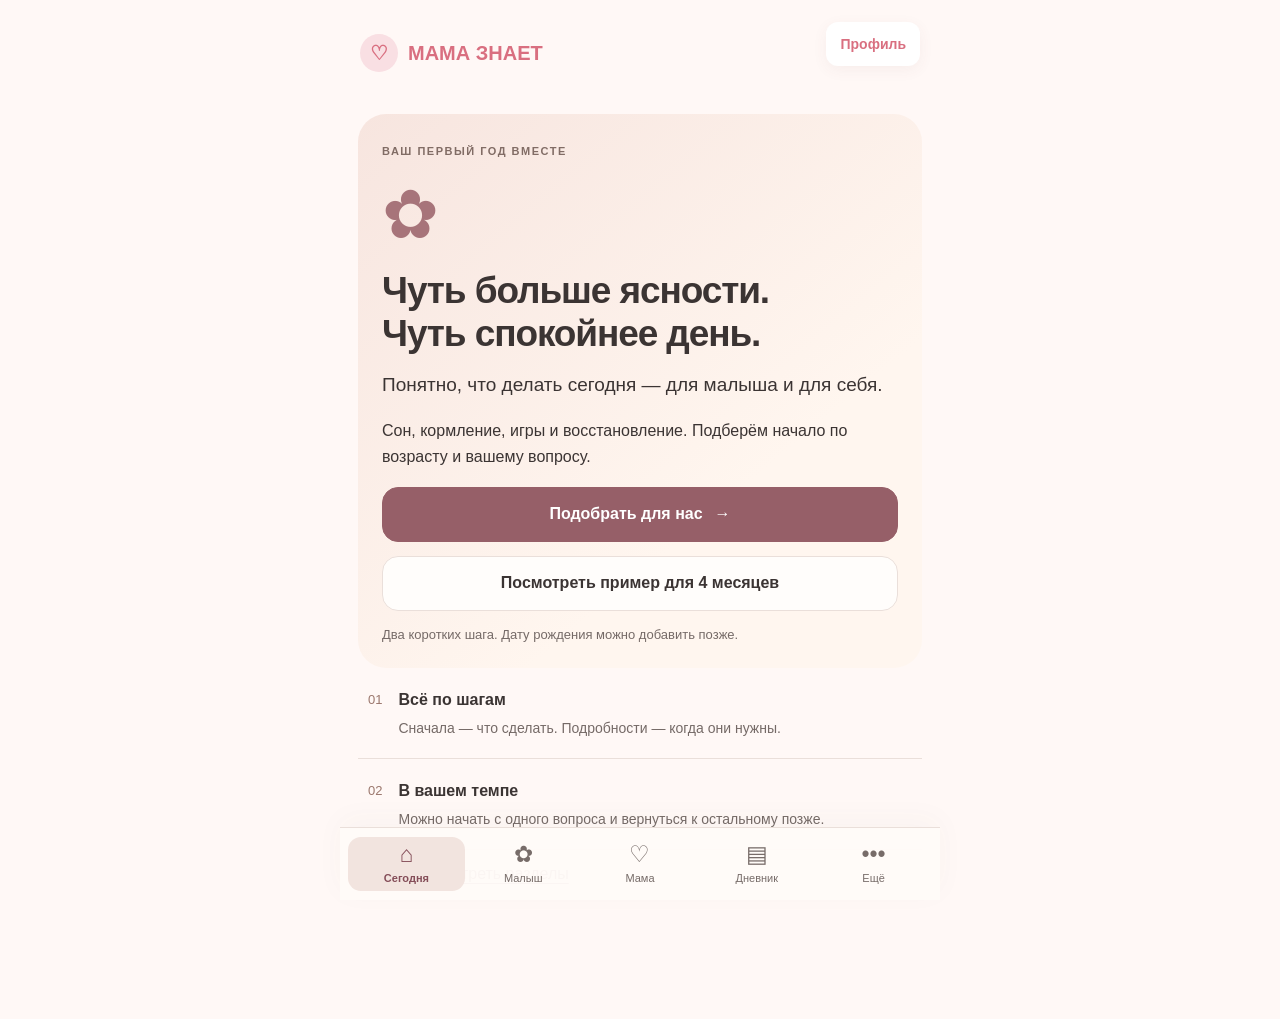
==== index.html @ 7f8fdaed "Make favorites actionable with article bookmarks, search and undo" ====
<!DOCTYPE html>
<html lang="ru">
<head>
    <meta charset="UTF-8">

    <meta name="viewport"
          content="width=device-width, initial-scale=1">

    <meta name="theme-color" content="#fff8f6">

    <title>МАМА ЗНАЕТ</title>

    <link rel="stylesheet" href="style.css?v=26">
    <link rel="stylesheet" href="complementary-calendar.css?v=2">
    <link rel="stylesheet" href="care-v2.css?v=1">
    <link rel="stylesheet" href="postpartum-v2.css?v=1">
    <link rel="stylesheet" href="cesarean-v2.css?v=1">
<link rel="stylesheet" href="breastfeeding-v2.css?v=1">
<link rel="stylesheet" href="sleep-development-v3.css?v=1">
<link rel="stylesheet" href="development-v4.css?v=1">
<link rel="stylesheet" href="vaccination-v2.css?v=1">
<link rel="stylesheet" href="exams-v2.css?v=1">
<link rel="stylesheet" href="growth-calendar.css?v=2">
<link rel="stylesheet" href="today-v1.css?v=1">
</head>

<body>

<div id="app" class="app">

    <!-- ШАПКА -->
    <header class="header">

        <div class="logo">
            <div class="logo-icon">♡</div>

            <div>
                МАМА ЗНАЕТ
            </div>
        </div>

        <button class="back-button" onclick="profile()" aria-label="Профиль малыша">
            Профиль
        </button>

    </header>


    <!-- ГЛАВНЫЙ ЭКРАН -->
    <main id="screen" aria-live="off"><p>Открываем «МАМА ЗНАЕТ»…</p><noscript>Для работы приложения включите JavaScript в браузере.</noscript></main>

</div>


<!-- МОДАЛЬНОЕ ОКНО -->

<div id="modal" class="hidden">

    <div class="modal">

        <button class="close"
                onclick="closeModal()">
            ×
        </button>

        <div id="modalBody"></div>

    </div>

</div>


<!-- TELEGRAM -->

<script src="https://telegram.org/js/telegram-web-app.js"></script>

<!-- НАША ЛОГИКА -->

<script src="complementary-v2.js?v=13"></script>
    <script src="health-v2.js?v=3"></script>
    <script src="app.js?v=45"></script>
<script src="development-v2.js?v=5"></script>
<script src="sleep-v2.js?v=4"></script>
  <script src="feeding-media-v2.js?v=2"></script>  
<script src="feeding-v2.js?v=8"></script>
<script src="complementary-calendar.js?v=2"></script>
<script src="care-v2.js?v=2"></script>
<script src="postpartum-v2.js?v=2"></script>
<script src="cesarean-v2.js?v=2"></script>
<script src="breastfeeding-v2.js?v=2"></script>
<script src="sleep-analyzer-v3.js?v=3"></script>
<script src="sleep-development-plus.js?v=2"></script>
<script src="development-v4-data.js?v=1"></script>
<script src="development-v4.js?v=2"></script>
<script src="vaccination-v2.js?v=1"></script>
<script src="exams-data.js?v=1"></script>
<script src="exams-v2.js?v=1"></script>
<script src="growth-data.js?v=1"></script>
<script src="growth-calendar.js?v=2"></script>
<script src="motor-exercises.js?v=2"></script>
<script src="today-v1.js?v=1"></script>
<script src="sleep-diary.js?v=2"></script>
<style>.journal-nap{display:grid;grid-template-columns:1fr 1fr;gap:12px;border:1px solid #e5d8d0;border-radius:16px;padding:15px;margin:15px 0}.journal-nap label{min-width:0}.journal-nap input,.journal-nap select{max-width:100%;min-width:0}.journal summary{cursor:pointer;font-weight:700;min-height:44px}.journal #journal-status{color:#506046}.journal #journal-errors{color:#962f3c}.journal .sd-box button{margin-right:8px;margin-top:8px}@media(max-width:360px){.journal-nap{grid-template-columns:1fr}}</style>
<script src="favorites-v2.js?v=1"></script>
<style>.fav-save{display:block!important;width:auto!important;font:inherit!important;font-size:14px!important;min-height:44px;margin:12px 0 18px!important;padding:10px 16px!important;border:1px solid #cfb7b8!important;border-radius:14px!important;background:#fff9f7!important;color:#804b56!important;cursor:pointer}.fav-save[aria-pressed=true]{background:#f0deda!important}.fav-card{display:flex;gap:8px;align-items:center;border:1px solid #eadfda;border-radius:18px;margin:12px 0;background:#fffdfb;padding:8px}.fav-open{flex:1;text-align:left;border:0;background:none;color:#3b3433;padding:12px;min-width:0}.fav-open small,.fav-open strong,.fav-open span{display:block}.fav-open small{font-size:12px;color:#776661;margin-bottom:7px}.fav-open strong{font-size:18px;line-height:1.4}.fav-open span{font-size:14px;margin-top:8px;color:#885963}.fav-remove{border:0;background:none;min-height:44px;color:#885963;padding:10px;font-size:13px!important}#fav-toast{position:fixed;bottom:100px;left:50%;transform:translateX(-50%);max-width:calc(100% - 32px);width:400px;background:#4e4241;color:white;padding:12px 16px;border-radius:14px;z-index:10000;font-size:14px;pointer-events:none}#fav-toast:empty{display:none}</style>
</body>
</html>
---- style.css ----
/* ================================
   МАМА ЗНАЕТ — STYLE.CSS
   ================================ */
:root {
    --bg: #fff8f6;
    --bg-soft: #fff1ed;
    --white: #ffffff;
    --pink: #e98f9d;
    --pink-dark: #d96f80;
    --pink-light: #f9dfe3;
    --peach: #f4b49f;
    --peach-light: #fde8df;
    --text: #403536;
    --text-light: #7c6e70;
    --border: #f1d9d7;
    --shadow: 0 8px 25px rgba(116, 70, 76, 0.08);
    --radius: 20px;
    --radius-small: 14px;
}
/* ================================
   RESET
   ================================ */
* {
    box-sizing: border-box;
    margin: 0;
    padding: 0;
}
html {
    scroll-behavior: smooth;
}
body {
    font-family:
        -apple-system,
        BlinkMacSystemFont,
        "Segoe UI",
        Roboto,
        Arial,
        sans-serif;
    background: var(--bg);
    color: var(--text);
    line-height: 1.5;
    min-height: 100vh;
    -webkit-font-smoothing: antialiased;
}
button,
input,
textarea,
select {
    font: inherit;
}
button {
    cursor: pointer;
}
/* ================================
   APP CONTAINER
   ================================ */
.app {
    width: 100%;
    max-width: 600px;
    min-height: 100vh;
    margin: 0 auto;
    padding: 0 16px 40px;
}
/* ================================
   HEADER
   ================================ */
.header {
    padding: 22px 4px 18px;
    display: flex;
    align-items: center;
    justify-content: space-between;
}
.logo {
    display: flex;
    align-items: center;
    gap: 10px;
    font-size: 20px;
    font-weight: 800;
    color: var(--pink-dark);
}
.logo-icon {
    width: 38px;
    height: 38px;
    display: flex;
    align-items: center;
    justify-content: center;
    background: var(--pink-light);
    border-radius: 50%;
    font-size: 20px;
}
/* ================================
   HERO
   ================================ */
.hero {
    position: relative;
    overflow: hidden;
    padding: 28px 22px;
    margin-bottom: 22px;
    border-radius: 28px;
    background:
        linear-gradient(
            135deg,
            #fff0ec 0%,
            #fde2e5 55%,
            #f9d8df 100%
        );
    box-shadow: var(--shadow);
}
.hero::after {
    content: "♡";
    position: absolute;
    right: 18px;
    bottom: -18px;
    font-size: 110px;
    color: rgba(255, 255, 255, 0.45);
}
.hero h1 {
    position: relative;
    z-index: 1;
    font-size: 31px;
    line-height: 1.15;
    margin-bottom: 10px;
    color: #49383a;
}
.hero p {
    position: relative;
    z-index: 1;
    max-width: 440px;
    font-size: 15px;
    color: var(--text-light);
}
/* ================================
   SECTION
   ================================ */
.section {
    margin-bottom: 25px;
}
.section-title {
    display: flex;
    align-items: center;
    justify-content: space-between;
    margin-bottom: 13px;
    font-size: 21px;
    font-weight: 800;
}
.section-subtitle {
    margin-top: -7px;
    margin-bottom: 14px;
    color: var(--text-light);
    font-size: 14px;
}
/* ================================
   CARDS GRID
   ================================ */
.cards {
    display: grid;
    grid-template-columns: repeat(2, 1fr);
    gap: 12px;
}
.card {
    position: relative;
    min-height: 150px;
    padding: 18px;
    display: flex;
    flex-direction: column;
    justify-content: space-between;
    border: 1px solid var(--border);
    border-radius: var(--radius);
    background: var(--white);
    box-shadow: var(--shadow);
    text-decoration: none;
    color: var(--text);
    transition:
        transform 0.2s ease,
        box-shadow 0.2s ease;
}
.card:hover {
    transform: translateY(-2px);
    box-shadow:
        0 12px 30px rgba(116, 70, 76, 0.12);
}
.card:active {
    transform: scale(0.98);
}
.card-icon {
    width: 48px;
    height: 48px;
    display: flex;
    align-items: center;
    justify-content: center;
    border-radius: 16px;
    background: var(--bg-soft);
    font-size: 25px;
    margin-bottom: 12px;
}
.card h3 {
    font-size: 16px;
    line-height: 1.25;
    margin-bottom: 5px;
}
.card p {
    font-size: 12px;
    line-height: 1.4;
    color: var(--text-light);
}
/* ================================
   LARGE CARD
   ================================ */
.card-large {
    grid-column: span 2;
    min-height: 120px;
    display: flex;
    flex-direction: row;
    align-items: center;
    gap: 15px;
}
.card-large .card-icon {
    flex-shrink: 0;
    margin-bottom: 0;
}
/* ================================
   MOM SECTION
   ================================ */
.mom-section {
    padding: 20px;
    border-radius: 23px;
    background:
        linear-gradient(
            135deg,
            #fff1eb,
            #ffe4e8
        );
    margin-bottom: 25px;
    box-shadow: var(--shadow);
}
.mom-section h2 {
    font-size: 21px;
    margin-bottom: 6px;
}
.mom-section p {
    font-size: 14px;
    color: var(--text-light);
    margin-bottom: 15px;
}
/* ================================
   BUTTONS
   ================================ */
.btn {
    width: 100%;
    min-height: 52px;
    padding: 13px 18px;
    border: none;
    border-radius: 16px;
    background: var(--pink);
    color: white;
    font-size: 15px;
    font-weight: 700;
    text-align: center;
    transition:
        background 0.2s ease,
        transform 0.2s ease;
}
.btn:hover {
    background: var(--pink-dark);
}
.btn:active {
    transform: scale(0.98);
}
.btn-secondary {
    background: var(--white);
    color: var(--pink-dark);
    border: 1px solid var(--pink-light);
}
.btn-secondary:hover {
    background: var(--bg-soft);
}
/* ================================
   BACK BUTTON
   ================================ */
.back-button {
    display: inline-flex;
    align-items: center;
    gap: 7px;
    margin-bottom: 18px;
    padding: 9px 13px;
    border: none;
    border-radius: 12px;
    background: var(--white);
    color: var(--pink-dark);
    font-size: 14px;
    font-weight: 600;
    box-shadow: 0 4px 15px rgba(116, 70, 76, 0.06);
}
/* ================================
   CONTENT PAGE
   ================================ */
.content-page {
    padding-bottom: 30px;
}
.content-page h1 {
    font-size: 27px;
    line-height: 1.2;
    margin-bottom: 10px;
}
.content-page h2 {
    font-size: 20px;
    margin-top: 25px;
    margin-bottom: 10px;
}
.content-page h3 {
    font-size: 17px;
    margin-top: 18px;
    margin-bottom: 7px;
}
.content-page p {
    font-size: 15px;
    color: var(--text-light);
    margin-bottom: 12px;
}
/* ================================
   INFO BOX
   ================================ */
.info-box {
    padding: 17px;
    margin: 15px 0;
    border-radius: 17px;
    background: var(--white);
    border-left: 4px solid var(--pink);
    box-shadow: var(--shadow);
}
.info-box strong {
    display: block;
    margin-bottom: 5px;
    color: var(--text);
}
/* ================================
   CHECKLIST
   ================================ */
.checklist {
    display: flex;
    flex-direction: column;
    gap: 10px;
    margin: 15px 0;
}
.check-item {
    display: flex;
    align-items: flex-start;
    gap: 10px;
    padding: 13px;
    background: var(--white);
    border: 1px solid var(--border);
    border-radius: 14px;
    font-size: 14px;
}
.check-item input {
    width: 20px;
    height: 20px;
    flex-shrink: 0;
    accent-color: var(--pink);
}
/* ================================
   BABY AGE BADGE
   ================================ */
.age-badge {
    display: inline-flex;
    align-items: center;
    padding: 7px 12px;
    margin-bottom: 12px;
    border-radius: 30px;
    background: var(--pink-light);
    color: var(--pink-dark);
    font-size: 13px;
    font-weight: 700;
}
/* ================================
   PROGRESS
   ================================ */
.progress {
    width: 100%;
    height: 9px;
    overflow: hidden;
    border-radius: 10px;
    background: #f4dddd;
    margin: 10px 0 15px;
}
.progress-bar {
    height: 100%;
    width: 50%;
    border-radius: inherit;
    background: var(--pink);
}
/* ================================
   FOOTER
   ================================ */
.footer {
    padding: 20px 5px 10px;
    text-align: center;
    color: var(--text-light);
    font-size: 12px;
}
.footer span {
    color: var(--pink-dark);
}
/* ================================
   MOBILE
   ================================ */
@media (max-width: 420px) {
    .app {
        padding-left: 13px;
        padding-right: 13px;
    }
    .hero {
        padding: 24px 18px;
        border-radius: 24px;
    }
    .hero h1 {
        font-size: 27px;
    }
    .hero p {
        font-size: 14px;
    }
    .cards {
        gap: 9px;
    }
    .card {
        min-height: 140px;
        padding: 15px;
    }
    .card-icon {
        width: 43px;
        height: 43px;
        font-size: 22px;
    }
    .card h3 {
        font-size: 15px;
    }
    .card p {
        font-size: 11px;
    }
    .section-title {
        font-size: 19px;
    }
}
/* ================================
   VERY SMALL PHONES
   ================================ */
@media (max-width: 350px) {
    .cards {
        grid-template-columns: 1fr;
    }
    .card-large {
        grid-column: span 1;
    }
    .hero h1 {
        font-size: 25px;
    }
}
/* ================================
   SAFE AREA FOR IPHONE
   ================================ */
@supports (padding: max(0px)) {
    .app {
        padding-bottom:
            max(40px, env(safe-area-inset-bottom));
    }
}
/* ================================
   ANIMATION
   ================================ */
@keyframes fadeIn {
    from {
        opacity: 0;
        transform: translateY(8px);
    }
    to {
        opacity: 1;
        transform: translateY(0);
    }
}
.hero,
.section,
.mom-section {
    animation: fadeIn 0.45s ease both;
}
/* ================================
   ACCESSIBILITY
   ================================ */
button:focus-visible,
a:focus-visible,
input:focus-visible {
    outline: 3px solid var(--pink-light);
    outline-offset: 2px;
} /* ================================
   MODAL WINDOW
   ================================ */

.hidden {
    display: none !important;
}

#modal {
    position: fixed;
    inset: 0;
    z-index: 9999;

    background: rgba(64, 53, 54, 0.35);

    padding:
        max(20px, env(safe-area-inset-top))
        14px
        max(20px, env(safe-area-inset-bottom));

    overflow-y: auto;
    -webkit-overflow-scrolling: touch;
}

#modal:not(.hidden) {
    display: flex;
    align-items: flex-start;
    justify-content: center;
}

.modal {
    position: relative;

    width: 100%;
    max-width: 560px;

    margin: 20px auto;

    padding: 25px 18px 30px;

    background: #fff8f6;

    border-radius: 24px;

    box-shadow:
        0 20px 60px rgba(64, 53, 54, 0.20);

    animation: modalOpen 0.25s ease;
}

.modal h2 {
    padding-right: 38px;
    margin-bottom: 12px;

    font-size: 25px;
    line-height: 1.2;

    color: var(--text);
}

.modal p {
    margin-bottom: 12px;

    font-size: 15px;
    line-height: 1.55;

    color: var(--text-light);
}

.close {
    position: absolute;

    top: 14px;
    right: 14px;

    width: 38px;
    height: 38px;

    display: flex;
    align-items: center;
    justify-content: center;

    border: none;
    border-radius: 50%;

    background: var(--pink-light);
    color: var(--pink-dark);

    font-size: 25px;
    line-height: 1;

    cursor: pointer;
}

.close:active {
    transform: scale(0.94);
}

@keyframes modalOpen {
    from {
        opacity: 0;
        transform: translateY(15px) scale(0.98);
    }

    to {
        opacity: 1;
        transform: translateY(0) scale(1);
    }
}
/* =========================================
   МАМА ЗНАЕТ 2.0 — ГЛАВНАЯ
   ========================================= */

.hero-new {
    padding-bottom: 22px;
}

.hero-new h1 {
    max-width: 430px;
}

/* КАРТОЧКА МАЛЫША */

.baby-home-card {
    position: relative;
    z-index: 2;

    display: flex;
    align-items: center;
    gap: 12px;

    margin-top: 20px;
    padding: 14px;

    background: rgba(255, 255, 255, 0.82);
    border: 1px solid rgba(255, 255, 255, 0.9);
    border-radius: 20px;

    box-shadow:
        0 8px 24px rgba(116, 70, 76, 0.08);

    backdrop-filter: blur(8px);
    -webkit-backdrop-filter: blur(8px);
}

.baby-home-icon {
    width: 48px;
    height: 48px;
    flex-shrink: 0;

    display: flex;
    align-items: center;
    justify-content: center;

    background: var(--pink-light);
    border-radius: 16px;

    font-size: 25px;
}

.baby-home-info {
    min-width: 0;
    flex: 1;

    display: flex;
    flex-direction: column;
}

.baby-home-label {
    margin-bottom: 2px;

    color: var(--text-light);
    font-size: 11px;
    font-weight: 600;

    text-transform: uppercase;
    letter-spacing: 0.5px;
}

.baby-home-info strong {
    color: var(--text);
    font-size: 16px;
    line-height: 1.3;
}

#homeBabyHint {
    margin-top: 3px;

    color: var(--text-light);
    font-size: 11px;
    line-height: 1.3;
}

.baby-home-button {
    width: 36px;
    height: 36px;
    flex-shrink: 0;

    display: flex;
    align-items: center;
    justify-content: center;

    border: none;
    border-radius: 50%;

    background: var(--pink-light);
    color: var(--pink-dark);

    font-size: 25px;
    line-height: 1;
}

.baby-home-button:active {
    transform: scale(0.94);
}


/* МАЛЕНЬКИЕ ЭКРАНЫ */

@media (max-width: 420px) {

    .baby-home-card {
        gap: 10px;
        padding: 12px;
    }

    .baby-home-icon {
        width: 44px;
        height: 44px;
        font-size: 22px;
    }

    .baby-home-info strong {
        font-size: 15px;
    }

    #homeBabyHint {
        font-size: 10px;
    }
}
/* =========================================
   СЕЙЧАС АКТУАЛЬНО
   ========================================= */

.today-section {
    margin-top: 26px;
    margin-bottom: 30px;
}

.section-heading {
    display: flex;
    align-items: flex-end;
    justify-content: space-between;
    gap: 12px;
    margin-bottom: 8px;
}

.section-kicker {
    display: block;
    margin-bottom: 4px;

    color: var(--pink-dark);
    font-size: 10px;
    font-weight: 700;
    letter-spacing: 0.8px;
}

.section-heading h2 {
    margin: 0;

    color: var(--text);
    font-size: 22px;
    line-height: 1.2;
}

.today-age {
    flex-shrink: 0;

    padding: 6px 10px;

    background: var(--pink-light);
    border-radius: 20px;

    color: var(--pink-dark);
    font-size: 11px;
    font-weight: 700;
}

.today-description {
    margin: 0 0 14px;

    color: var(--text-light);
    font-size: 13px;
    line-height: 1.4;
}


/* КАРТОЧКИ */

.today-cards {
    display: flex;
    flex-direction: column;
    gap: 10px;
}

.today-card {
    width: 100%;

    display: flex;
    align-items: center;
    gap: 12px;

    padding: 14px;

    border: 1px solid var(--border);
    border-radius: 18px;

    background: var(--white);

    box-shadow:
        0 6px 20px rgba(116, 70, 76, 0.06);

    text-align: left;
    font-family: inherit;

    cursor: pointer;
}

.today-card:active {
    transform: scale(0.985);
}

.today-card-icon {
    width: 44px;
    height: 44px;
    flex-shrink: 0;

    display: flex;
    align-items: center;
    justify-content: center;

    border-radius: 14px;

    background: var(--bg-soft);

    font-size: 22px;
}

.today-card-content {
    min-width: 0;
    flex: 1;

    display: flex;
    flex-direction: column;
    gap: 3px;
}

.today-card-content strong {
    color: var(--text);
    font-size: 15px;
}

.today-card-content small {
    color: var(--text-light);
    font-size: 12px;
    line-height: 1.3;
}

.today-card-arrow {
    flex-shrink: 0;

    color: var(--pink-dark);
    font-size: 25px;
    line-height: 1;
}
/* =========================================
   ЧТО НОВОГО У МАЛЫША НА ЭТОЙ НЕДЕЛЕ
   ========================================= */

.week-section {
    margin: 0 0 30px;
}

.week-card {
    position: relative;
    overflow: hidden;

    padding: 18px;

    background:
        linear-gradient(
            145deg,
            #fff7f4 0%,
            #fff0ed 100%
        );

    border: 1px solid var(--border);
    border-radius: 24px;

    box-shadow:
        0 8px 24px rgba(116, 70, 76, 0.07);
}

/* декоративное пятно */

.week-card::after {
    content: "";

    position: absolute;
    top: -45px;
    right: -45px;

    width: 120px;
    height: 120px;

    background: rgba(249, 223, 227, 0.65);
    border-radius: 50%;

    pointer-events: none;
}


/* ВЕРХ КАРТОЧКИ */

.week-card-top {
    position: relative;
    z-index: 1;

    display: flex;
    align-items: center;
    gap: 11px;
}

.week-icon {
    width: 44px;
    height: 44px;
    flex-shrink: 0;

    display: flex;
    align-items: center;
    justify-content: center;

    background: var(--white);
    border-radius: 14px;

    font-size: 21px;

    box-shadow:
        0 5px 15px rgba(116, 70, 76, 0.06);
}

.week-title {
    min-width: 0;
    flex: 1;
}

.week-title > span {
    display: block;

    margin-bottom: 3px;

    color: var(--pink-dark);

    font-size: 9px;
    font-weight: 700;
    letter-spacing: 0.8px;
}

.week-title h2 {
    margin: 0;

    color: var(--text);

    font-size: 18px;
    line-height: 1.2;
}

.week-age {
    position: relative;
    z-index: 1;

    flex-shrink: 0;

    padding: 6px 9px;

    background: rgba(255, 255, 255, 0.8);
    border-radius: 20px;

    color: var(--pink-dark);

    font-size: 11px;
    font-weight: 700;
}


/* ВВОДНЫЙ ТЕКСТ */

.week-intro {
    position: relative;
    z-index: 1;

    margin: 15px 0;

    color: var(--text-light);

    font-size: 13px;
    line-height: 1.5;
}


/* ПУНКТЫ НЕДЕЛИ */

.week-points {
    position: relative;
    z-index: 1;

    display: flex;
    flex-direction: column;
    gap: 9px;
}

.week-point {
    display: flex;
    align-items: flex-start;
    gap: 10px;

    padding: 12px;

    background: rgba(255, 255, 255, 0.72);
    border-radius: 16px;
}

.week-point > span {
    flex-shrink: 0;

    width: 30px;
    height: 30px;

    display: flex;
    align-items: center;
    justify-content: center;

    background: var(--bg-soft);
    border-radius: 10px;

    font-size: 15px;
}

.week-point > div {
    min-width: 0;
}

.week-point strong {
    display: block;

    margin-bottom: 2px;

    color: var(--text);
    font-size: 13px;
}

.week-point p {
    margin: 0;

    color: var(--text-light);

    font-size: 12px;
    line-height: 1.4;
}


/* МАЛЕНЬКИЕ ЭКРАНЫ */

@media (max-width: 420px) {

    .week-card {
        padding: 16px;
    }

    .week-title h2 {
        font-size: 17px;
    }

    .week-age {
        padding: 5px 8px;
        font-size: 10px;
    }
}
/* =========================================
   БЛИЖАЙШЕЕ ДЛЯ МАЛЫША
   ========================================= */

.next-section {
    margin: 0 0 32px;
}


/* СПИСОК СОБЫТИЙ */

.next-list {
    position: relative;

    display: flex;
    flex-direction: column;
    gap: 10px;
}


/* ВЕРТИКАЛЬНАЯ ЛИНИЯ */

.next-list::before {
    content: "";

    position: absolute;
    top: 24px;
    bottom: 24px;
    left: 22px;

    width: 2px;

    background:
        linear-gradient(
            to bottom,
            var(--pink-light),
            var(--peach-light)
        );

    border-radius: 10px;
}


/* ОДНО СОБЫТИЕ */

.next-item {
    position: relative;

    display: flex;
    align-items: center;
    gap: 12px;

    padding: 14px;

    background: var(--white);

    border: 1px solid var(--border);
    border-radius: 18px;

    box-shadow:
        0 6px 20px rgba(116, 70, 76, 0.055);
}


/* ИКОНКА */

.next-item-icon {
    position: relative;
    z-index: 2;

    width: 44px;
    height: 44px;

    flex-shrink: 0;

    display: flex;
    align-items: center;
    justify-content: center;

    background: var(--bg-soft);

    border: 4px solid var(--white);
    border-radius: 15px;

    font-size: 19px;

    box-shadow:
        0 3px 10px rgba(116, 70, 76, 0.06);
}


/* ТЕКСТ */

.next-item-content {
    min-width: 0;
    flex: 1;
}

.next-item-type {
    display: block;

    margin-bottom: 3px;

    color: var(--pink-dark);

    font-size: 9px;
    font-weight: 700;

    letter-spacing: 0.7px;
}

.next-item-content strong {
    display: block;

    color: var(--text);

    font-size: 14px;
    line-height: 1.3;
}

.next-item-content p {
    margin: 4px 0 0;

    color: var(--text-light);

    font-size: 11px;
    line-height: 1.4;
}


/* СТРЕЛКА */

.next-item-arrow {
    flex-shrink: 0;

    color: var(--pink-dark);

    font-size: 24px;
    line-height: 1;

    opacity: 0.75;
}


/* ЛЁГКИЙ АКЦЕНТ НА ПЕРВОМ СОБЫТИИ */

.next-item:first-child {
    background:
        linear-gradient(
            135deg,
            #ffffff 0%,
            #fff8f6 100%
        );

    border-color: #f0d2d3;
}


/* НАЖАТИЕ */

.next-item:active {
    transform: scale(0.985);
}


/* МАЛЕНЬКИЕ ЭКРАНЫ */

@media (max-width: 420px) {

    .next-item {
        gap: 10px;
        padding: 12px;
    }

    .next-item-icon {
        width: 42px;
        height: 42px;

        font-size: 18px;
    }

    .next-item-content strong {
        font-size: 13px;
    }

    .next-item-content p {
        font-size: 10px;
    }
}
/* =========================================================
   МАМА ЗНАЕТ V2.0
   РАЗВИТИЕ МАЛЫША 0–12 МЕСЯЦЕВ
   ========================================================= */

.dev-v2-page {
    padding: 8px 0 110px;
}

.dev-v2-top {
    display: flex;
    gap: 12px;
    align-items: flex-start;
    margin-bottom: 18px;
}

.dev-v2-top h1 {
    margin: 8px 0 5px;
    font-size: 29px;
    line-height: 1.08;
    letter-spacing: -0.5px;
}

.dev-v2-top p {
    margin: 0;
    color: var(--muted);
    font-size: 14px;
    line-height: 1.45;
}

.dev-v2-back {
    flex: 0 0 42px;
    width: 42px;
    height: 42px;
    border: 0;
    border-radius: 14px;
    background: #fff;
    box-shadow: 0 5px 18px rgba(74, 54, 54, 0.08);
    font-size: 22px;
    cursor: pointer;
}


/* ===== ТЕКУЩИЙ ВОЗРАСТ ===== */

.dev-v2-current-card {
    position: relative;
    overflow: hidden;
    margin: 18px 0 14px;
    padding: 20px;
    border-radius: 25px;
    background:
        linear-gradient(
            135deg,
            rgba(255, 232, 230, 0.96),
            rgba(255, 244, 235, 0.98)
        );
    border: 1px solid rgba(232, 164, 164, 0.24);
    box-shadow: 0 10px 30px rgba(110, 72, 72, 0.08);
}

.dev-v2-current-card::after {
    content: "🌱";
    position: absolute;
    right: -8px;
    top: -14px;
    font-size: 92px;
    opacity: 0.08;
    transform: rotate(12deg);
}

.dev-v2-current-label {
    display: block;
    margin-bottom: 8px;
    font-size: 11px;
    font-weight: 800;
    letter-spacing: 0.8px;
    text-transform: uppercase;
    color: #b27070;
}

.dev-v2-current-card strong {
    position: relative;
    z-index: 1;
    display: block;
    font-size: 21px;
    line-height: 1.25;
}

.dev-v2-current-card p {
    position: relative;
    z-index: 1;
    margin: 8px 0 15px;
    max-width: 420px;
    color: #755f5f;
    font-size: 14px;
    line-height: 1.5;
}

.dev-v2-current-card button {
    position: relative;
    z-index: 2;
    border: 0;
    border-radius: 14px;
    padding: 11px 15px;
    background: #fff;
    color: #5e4545;
    font-weight: 750;
    font-size: 13px;
    box-shadow: 0 4px 15px rgba(88, 55, 55, 0.08);
    cursor: pointer;
}


/* ===== ВАЖНОЕ ПОЯСНЕНИЕ ===== */

.dev-v2-note {
    display: flex;
    gap: 11px;
    align-items: flex-start;
    margin: 13px 0 22px;
    padding: 14px 15px;
    border-radius: 18px;
    background: rgba(255, 255, 255, 0.75);
    border: 1px solid rgba(120, 94, 94, 0.08);
}

.dev-v2-note > span {
    font-size: 20px;
}

.dev-v2-note p {
    margin: 0;
    color: #786969;
    font-size: 12.5px;
    line-height: 1.55;
}

.dev-v2-heading {
    margin: 6px 2px 13px;
    font-size: 18px;
    font-weight: 800;
}


/* ===== СЕТКА МЕСЯЦЕВ ===== */

.dev-v2-month-grid {
    display: grid;
    grid-template-columns: repeat(2, minmax(0, 1fr));
    gap: 11px;
}

.dev-v2-month-card {
    position: relative;
    min-height: 166px;
    padding: 16px 13px 14px;
    border: 1px solid rgba(109, 83, 83, 0.08);
    border-radius: 21px;
    background: rgba(255, 255, 255, 0.92);
    box-shadow: 0 7px 22px rgba(84, 58, 58, 0.055);
    text-align: left;
    color: inherit;
    cursor: pointer;
    overflow: hidden;
}

.dev-v2-month-card.active {
    border: 1.5px solid rgba(218, 142, 142, 0.65);
    background:
        linear-gradient(
            145deg,
            #fff,
            #fff3f1
        );
    box-shadow: 0 9px 25px rgba(181, 112, 112, 0.13);
}

.dev-v2-month-icon {
    display: flex;
    align-items: center;
    justify-content: center;
    width: 43px;
    height: 43px;
    margin-bottom: 11px;
    border-radius: 14px;
    background: #fff5f2;
    font-size: 22px;
}

.dev-v2-month-card strong {
    display: block;
    margin-bottom: 6px;
    font-size: 15px;
    line-height: 1.25;
}

.dev-v2-month-card > span:not(.dev-v2-month-icon):not(.dev-v2-you-are-here) {
    display: block;
    min-height: 36px;
    color: #847272;
    font-size: 11.5px;
    line-height: 1.4;
}

.dev-v2-month-card b {
    display: block;
    margin-top: 9px;
    color: #ba7777;
    font-size: 11px;
}

.dev-v2-you-are-here {
    position: absolute;
    top: 10px;
    right: 10px;
    padding: 4px 7px;
    border-radius: 8px;
    background: #f2cccc;
    color: #694949;
    font-size: 8px;
    font-weight: 900;
    letter-spacing: 0.6px;
}


/* ===== ОБЩЕЕ ПРЕДУПРЕЖДЕНИЕ ===== */

.dev-v2-safety {
    margin-top: 18px;
    padding: 17px;
    border-radius: 20px;
    background: #fff6f1;
    border: 1px solid rgba(215, 157, 123, 0.2);
}

.dev-v2-safety strong {
    display: block;
    margin-bottom: 6px;
    font-size: 14px;
}

.dev-v2-safety p {
    margin: 0;
    color: #775f56;
    font-size: 12.5px;
    line-height: 1.55;
}


/* =========================================================
   СТАТЬЯ ВОЗРАСТА
   ========================================================= */

.dev-v2-article {
    padding-bottom: 10px;
}

.dev-v2-article h2 {
    margin: 10px 0 4px;
    font-size: 25px;
    line-height: 1.15;
    letter-spacing: -0.3px;
}

.dev-v2-subtitle {
    margin: 0 0 16px;
    color: #9a7777;
    font-size: 14px;
    font-weight: 650;
}

.dev-v2-intro {
    margin: 14px 0;
    padding: 16px;
    border-radius: 19px;
    background: #fff8f6;
    color: #675656;
    font-size: 14px;
    line-height: 1.65;
}


/* ===== ВИЗУАЛЬНАЯ КАРТОЧКА ===== */

.dev-v2-visual {
    display: flex;
    align-items: center;
    gap: 14px;
    margin: 15px 0 18px;
    padding: 17px;
    border-radius: 22px;
    background:
        linear-gradient(
            135deg,
            #f8eeee,
            #fff6ed
        );
}

.dev-v2-visual-icon {
    display: flex;
    align-items: center;
    justify-content: center;
    flex: 0 0 67px;
    width: 67px;
    height: 67px;
    border-radius: 22px;
    background: rgba(255, 255, 255, 0.8);
    font-size: 34px;
    box-shadow: 0 5px 17px rgba(89, 59, 59, 0.06);
}

.dev-v2-visual > div:last-child > span {
    display: block;
    margin-bottom: 3px;
    color: #b27a7a;
    font-size: 9px;
    font-weight: 850;
    letter-spacing: 0.8px;
}

.dev-v2-visual strong {
    display: block;
    font-size: 17px;
}

.dev-v2-visual p {
    margin: 5px 0 0;
    color: #7b6868;
    font-size: 11.5px;
    line-height: 1.45;
}


/* ===== ИНФОРМАЦИОННЫЕ БЛОКИ ===== */

.dev-v2-block {
    margin: 13px 0;
    padding: 17px;
    border-radius: 21px;
    background: #fff;
    border: 1px solid rgba(98, 75, 75, 0.07);
    box-shadow: 0 6px 20px rgba(70, 49, 49, 0.045);
}

.dev-v2-block h3 {
    margin: 0 0 12px;
    font-size: 16px;
}

.dev-v2-list {
    display: flex;
    flex-direction: column;
    gap: 9px;
}

.dev-v2-list-item {
    display: flex;
    gap: 9px;
    align-items: flex-start;
    color: #675959;
    font-size: 13px;
    line-height: 1.45;
}

.dev-v2-list-icon {
    flex: 0 0 22px;
    display: flex;
    align-items: center;
    justify-content: center;
    width: 22px;
    height: 22px;
    border-radius: 8px;
    background: #fff1ef;
    color: #bb7777;
    font-size: 10px;
    font-weight: 800;
}


/* ===== ВИДЕО ===== */

.dev-v2-media-card {
    display: flex;
    gap: 13px;
    align-items: center;
    margin: 14px 0;
    padding: 13px;
    border-radius: 21px;
    background: #f5f0eb;
}

.dev-v2-media-preview {
    display: flex;
    flex: 0 0 85px;
    width: 85px;
    height: 78px;
    align-items: center;
    justify-content: center;
    border-radius: 17px;
    background:
        linear-gradient(
            145deg,
            #e9d6cf,
            #f8e9e3
        );
}

.dev-v2-media-preview span {
    display: flex;
    align-items: center;
    justify-content: center;
    width: 38px;
    height: 38px;
    padding-left: 2px;
    border-radius: 50%;
    background: #fff;
    box-shadow: 0 4px 12px rgba(75, 52, 52, 0.09);
    font-size: 14px;
}

.dev-v2-media-label {
    display: block;
    margin-bottom: 3px;
    color: #b17b70;
    font-size: 8.5px;
    font-weight: 850;
    letter-spacing: 0.7px;
}

.dev-v2-media-card strong {
    display: block;
    font-size: 13px;
    line-height: 1.3;
}

.dev-v2-media-card p {
    margin: 5px 0 0;
    color: #796d69;
    font-size: 10.5px;
    line-height: 1.4;
}


/* ===== ПОПРОБУЙТЕ СЕГОДНЯ ===== */

.dev-v2-today {
    position: relative;
    overflow: hidden;
    margin: 15px 0;
    padding: 18px;
    border-radius: 22px;
    background:
        linear-gradient(
            135deg,
            #f8dedd,
            #fdebe0
        );
}

.dev-v2-today::after {
    content: "♡";
    position: absolute;
    right: -5px;
    bottom: -28px;
    color: rgba(255, 255, 255, 0.42);
    font-size: 100px;
}

.dev-v2-today > span {
    position: relative;
    z-index: 1;
    color: #a96868;
    font-size: 9px;
    font-weight: 900;
    letter-spacing: 1px;
}

.dev-v2-today h3 {
    position: relative;
    z-index: 1;
    margin: 5px 0 7px;
    font-size: 17px;
}

.dev-v2-today p {
    position: relative;
    z-index: 1;
    margin: 0;
    color: #6f5757;
    font-size: 13px;
    line-height: 1.55;
}


/* ===== ЧЕК-ЛИСТ ===== */

.dev-v2-small {
    margin: -4px 0 12px;
    color: #9b8a8a;
    font-size: 10.5px;
}

.dev-v2-checklist {
    display: flex;
    flex-direction: column;
    gap: 8px;
}

.dev-v2-check {
    display: flex;
    align-items: flex-start;
    gap: 10px;
    padding: 11px;
    border-radius: 14px;
    background: #fff8f6;
    color: #625555;
    font-size: 12px;
    line-height: 1.4;
    cursor: pointer;
}

.dev-v2-check input {
    flex: 0 0 auto;
    width: 19px;
    height: 19px;
    margin: 0;
    accent-color: #d89494;
}

.dev-v2-check:has(input:checked) {
    opacity: 0.72;
    background: #f7f3ef;
}

.dev-v2-check:has(input:checked) span {
    text-decoration: line-through;
}


/* ===== КРАСНЫЕ ФЛАГИ ===== */

.dev-v2-warning {
    margin: 15px 0;
    padding: 16px;
    border-radius: 19px;
    background: #fff0ed;
    border: 1px solid rgba(196, 102, 90, 0.17);
}

.dev-v2-warning strong {
    display: block;
    margin-bottom: 7px;
    color: #9e554f;
    font-size: 13px;
}

.dev-v2-warning p {
    margin: 0;
    color: #745b58;
    font-size: 12px;
    line-height: 1.55;
}


/* ===== ДИСКЛЕЙМЕР ===== */

.dev-v2-info {
    margin: 15px 0;
    padding: 14px 15px;
    border-radius: 17px;
    background: #f5f4f1;
}

.dev-v2-info strong {
    display: block;
    margin-bottom: 4px;
    font-size: 11px;
}

.dev-v2-info p {
    margin: 0;
    color: #817a74;
    font-size: 10.5px;
    line-height: 1.5;
}


/* ===== КНОПКА ===== */

.dev-v2-close-button {
    width: 100%;
    margin-top: 6px;
    padding: 14px 16px;
    border: 0;
    border-radius: 17px;
    background:
        linear-gradient(
            135deg,
            #e7aaaa,
            #d99191
        );
    color: #fff;
    font-size: 14px;
    font-weight: 800;
    box-shadow: 0 7px 20px rgba(178, 111, 111, 0.18);
    cursor: pointer;
}


/* ===== МАЛЕНЬКИЕ ЭКРАНЫ ===== */

@media (max-width: 390px) {

    .dev-v2-month-grid {
        gap: 9px;
    }

    .dev-v2-month-card {
        min-height: 158px;
        padding: 14px 11px;
    }

    .dev-v2-month-card strong {
        font-size: 14px;
    }

    .dev-v2-media-preview {
        flex-basis: 72px;
        width: 72px;
    }

}


/* ===== АНИМАЦИЯ ===== */

@keyframes devV2FadeUp {

    from {
        opacity: 0;
        transform: translateY(8px);
    }

    to {
        opacity: 1;
        transform: translateY(0);
    }

}

.dev-v2-current-card,
.dev-v2-note,
.dev-v2-month-card,
.dev-v2-block,
.dev-v2-today,
.dev-v2-media-card {
    animation: devV2FadeUp 0.28s ease both;
}
/* =========================================================
   МАМА ЗНАЕТ V2.0 — СОН МАЛЫША
   ЧАСТЬ 1
========================================================= */

.sleep-v2-page {
    padding: 18px 16px 110px;
    animation: sleepV2FadeUp .35s ease;
}

.sleep-v2-top {
    display: flex;
    align-items: flex-start;
    gap: 14px;
    margin-bottom: 20px;
}

.sleep-v2-top h1 {
    margin: 8px 0 6px;
    font-size: 30px;
    line-height: 1.05;
}

.sleep-v2-top p {
    margin: 0;
    opacity: .7;
    line-height: 1.45;
}

.sleep-v2-back {
    width: 42px;
    height: 42px;
    min-width: 42px;
    border: 0;
    border-radius: 50%;
    background: rgba(255,255,255,.9);
    box-shadow: 0 5px 18px rgba(0,0,0,.07);
    font-size: 20px;
    cursor: pointer;
}


/* ===== ТЕКУЩИЙ ВОЗРАСТ ===== */

.sleep-v2-current {
    position: relative;
    overflow: hidden;
    padding: 20px;
    margin: 16px 0;
    border-radius: 24px;
    background:
        linear-gradient(
            135deg,
            #fff7fb,
            #f4f1ff
        );
    box-shadow: 0 8px 28px rgba(83,63,110,.08);
}

.sleep-v2-current-label {
    display: block;
    margin-bottom: 12px;
    font-size: 11px;
    font-weight: 800;
    letter-spacing: .08em;
    opacity: .55;
}

.sleep-v2-current-main {
    display: flex;
    align-items: center;
    gap: 13px;
}

.sleep-v2-current-main > span {
    display: grid;
    place-items: center;
    width: 54px;
    height: 54px;
    min-width: 54px;
    border-radius: 18px;
    background: rgba(255,255,255,.8);
    font-size: 28px;
}

.sleep-v2-current-main strong {
    display: block;
    font-size: 20px;
}

.sleep-v2-current-main p {
    margin: 3px 0 0;
    opacity: .68;
}

.sleep-v2-current > button {
    width: 100%;
    margin-top: 16px;
    padding: 13px 16px;
    border: 0;
    border-radius: 16px;
    background: rgba(255,255,255,.86);
    font-weight: 750;
    cursor: pointer;
}


/* ===== АНАЛИЗАТОР — HERO ===== */

.sleep-v2-analyzer-hero {
    width: 100%;
    display: grid;
    grid-template-columns: 56px 1fr auto;
    align-items: center;
    gap: 14px;
    text-align: left;
    padding: 18px;
    margin: 18px 0 28px;
    border: 0;
    border-radius: 24px;
    background:
        linear-gradient(
            135deg,
            #29243f,
            #5b4d7c
        );
    color: white;
    box-shadow: 0 12px 30px rgba(48,39,75,.18);
    cursor: pointer;
}

.sleep-v2-analyzer-hero-icon {
    display: grid;
    place-items: center;
    width: 56px;
    height: 56px;
    border-radius: 18px;
    background: rgba(255,255,255,.13);
    font-size: 26px;
}

.sleep-v2-analyzer-hero span {
    display: block;
    margin-bottom: 4px;
    font-size: 10px;
    font-weight: 800;
    letter-spacing: .08em;
    opacity: .65;
}

.sleep-v2-analyzer-hero strong {
    display: block;
    font-size: 19px;
}

.sleep-v2-analyzer-hero p {
    margin: 5px 0 0;
    font-size: 13px;
    line-height: 1.4;
    opacity: .78;
}

.sleep-v2-analyzer-hero > b {
    font-size: 22px;
}


/* ===== ЗАГОЛОВКИ ===== */

.sleep-v2-heading {
    margin: 27px 2px 14px;
    font-size: 21px;
}


/* ===== БЫСТРЫЕ ПРОБЛЕМЫ ===== */

.sleep-v2-quick-grid {
    display: grid;
    grid-template-columns: repeat(2, minmax(0, 1fr));
    gap: 10px;
}

.sleep-v2-quick-grid button {
    min-height: 132px;
    display: flex;
    flex-direction: column;
    align-items: flex-start;
    padding: 15px;
    text-align: left;
    border: 1px solid rgba(60,45,80,.06);
    border-radius: 20px;
    background: #fff;
    box-shadow: 0 5px 18px rgba(54,42,72,.055);
    cursor: pointer;
}

.sleep-v2-quick-grid button > span {
    font-size: 25px;
    margin-bottom: 11px;
}

.sleep-v2-quick-grid strong {
    font-size: 14px;
    line-height: 1.25;
}

.sleep-v2-quick-grid small {
    display: block;
    margin-top: 5px;
    font-size: 11px;
    line-height: 1.35;
    opacity: .58;
}


/* ===== ВОЗРАСТ ===== */

.sleep-v2-age-grid {
    display: grid;
    grid-template-columns: repeat(2, minmax(0, 1fr));
    gap: 10px;
}

.sleep-v2-age-card {
    position: relative;
    min-height: 156px;
    display: flex;
    flex-direction: column;
    align-items: flex-start;
    padding: 16px;
    text-align: left;
    border: 1px solid rgba(60,45,80,.06);
    border-radius: 21px;
    background: #fff;
    box-shadow: 0 5px 18px rgba(54,42,72,.05);
    cursor: pointer;
}

.sleep-v2-age-card.active {
    background:
        linear-gradient(
            145deg,
            #fff7fb,
            #f3efff
        );
    border-color: rgba(111,83,148,.17);
}

.sleep-v2-now {
    position: absolute;
    top: 10px;
    right: 10px;
    padding: 4px 7px;
    border-radius: 20px;
    background: rgba(96,72,128,.09);
    font-size: 8px;
    font-weight: 900;
    letter-spacing: .07em;
}

.sleep-v2-age-icon {
    font-size: 27px;
    margin-bottom: 10px;
}

.sleep-v2-age-card strong {
    font-size: 15px;
}

.sleep-v2-age-card small {
    margin: 5px 0 12px;
    line-height: 1.3;
    opacity: .6;
}

.sleep-v2-age-card b {
    margin-top: auto;
    font-size: 11px;
}


/* ===== БЕЗОПАСНЫЙ СОН ===== */

.sleep-v2-safety-card {
    display: flex;
    gap: 14px;
    padding: 19px;
    margin-top: 25px;
    border-radius: 23px;
    background: #f5f8ff;
}

.sleep-v2-safety-icon {
    display: grid;
    place-items: center;
    width: 50px;
    height: 50px;
    min-width: 50px;
    border-radius: 16px;
    background: #fff;
    font-size: 24px;
}

.sleep-v2-safety-label {
    display: block;
    font-size: 9px;
    font-weight: 850;
    letter-spacing: .08em;
    opacity: .55;
}

.sleep-v2-safety-card h3 {
    margin: 5px 0 6px;
}

.sleep-v2-safety-card p {
    margin: 0;
    font-size: 13px;
    line-height: 1.45;
    opacity: .72;
}

.sleep-v2-safety-card button {
    margin-top: 12px;
    padding: 0;
    border: 0;
    background: transparent;
    font-weight: 800;
    cursor: pointer;
}

.sleep-v2-note {
    display: flex;
    gap: 10px;
    padding: 15px;
    margin-top: 14px;
    border-radius: 18px;
    background: rgba(255,248,231,.75);
}

.sleep-v2-note p {
    margin: 0;
    font-size: 12px;
    line-height: 1.45;
}


/* ===== СТРАНИЦА ВОЗРАСТА ===== */

.sleep-v2-article h2,
.sleep-v2-analyzer h2,
.sleep-v2-result h2,
.sleep-v2-safety-page h2 {
    margin: 10px 0 7px;
    font-size: 27px;
    line-height: 1.1;
}

.sleep-v2-subtitle {
    margin: 0 0 17px;
    opacity: .62;
}

.sleep-v2-intro {
    padding: 17px;
    margin: 14px 0;
    border-radius: 19px;
    background: #faf8fc;
    line-height: 1.55;
}

.sleep-v2-info-grid {
    display: grid;
    grid-template-columns: 1fr 1fr;
    gap: 10px;
    margin: 15px 0;
}

.sleep-v2-info-grid > div {
    padding: 15px;
    border-radius: 18px;
    background: #fff8fb;
}

.sleep-v2-info-grid span {
    display: block;
    margin-bottom: 8px;
    font-size: 23px;
}

.sleep-v2-info-grid strong {
    display: block;
    font-size: 13px;
}

.sleep-v2-info-grid p {
    margin: 6px 0 0;
    font-size: 12px;
    line-height: 1.45;
    opacity: .7;
}

.sleep-v2-article-card {
    padding: 17px;
    margin: 12px 0;
    border: 1px solid rgba(60,45,80,.06);
    border-radius: 20px;
}

.sleep-v2-article-card h3 {
    margin: 0 0 12px;
    font-size: 16px;
}

.sleep-v2-list {
    display: grid;
    gap: 9px;
}

.sleep-v2-list-item {
    display: flex;
    gap: 9px;
    align-items: flex-start;
}

.sleep-v2-list-item > span {
    display: grid;
    place-items: center;
    width: 22px;
    height: 22px;
    min-width: 22px;
    border-radius: 50%;
    background: #f3edf9;
    font-size: 11px;
}

.sleep-v2-list-item p {
    margin: 1px 0 0;
    font-size: 13px;
    line-height: 1.45;
}

.sleep-v2-today {
    padding: 18px;
    margin: 15px 0;
    border-radius: 20px;
    background: #fff8e9;
}

.sleep-v2-today span {
    font-size: 9px;
    font-weight: 850;
    letter-spacing: .08em;
    opacity: .55;
}

.sleep-v2-today p {
    margin: 7px 0 0;
    line-height: 1.5;
}


/* ===== ВИЗУАЛЬНЫЙ ГИД ===== */

.sleep-v2-video-card {
    display: flex;
    gap: 13px;
    padding: 17px;
    margin: 15px 0;
    border-radius: 20px;
    background: #f7f4fb;
}

.sleep-v2-video-card > div {
    display: grid;
    place-items: center;
    width: 52px;
    height: 52px;
    min-width: 52px;
    border-radius: 50%;
    background: #fff;
    font-size: 18px;
}

.sleep-v2-video-card section span {
    display: block;
    font-size: 9px;
    font-weight: 850;
    letter-spacing: .08em;
    opacity: .55;
}

.sleep-v2-video-card section strong {
    display: block;
    margin-top: 3px;
}

.sleep-v2-video-card section p {
    margin: 5px 0 0;
    font-size: 12px;
    line-height: 1.4;
    opacity: .67;
}

.sleep-v2-close-button {
    width: 100%;
    padding: 14px;
    border: 0;
    border-radius: 16px;
    font-weight: 800;
    cursor: pointer;
}
/* =========================================================
   МАМА ЗНАЕТ V2.0 — АНАЛИЗАТОР СНА
   ЧАСТЬ 2
   ========================================================= */

.sleep-v2-analyzer,
.sleep-v2-result,
.sleep-v2-safety-page {
    padding-bottom: 20px;
}

.sleep-v2-analyzer-intro {
    margin: 0 0 16px;
    line-height: 1.5;
    opacity: .72;
}

.sleep-v2-analyzer-note {
    display: flex;
    align-items: flex-start;
    gap: 10px;
    padding: 14px;
    margin-bottom: 18px;
    border-radius: 18px;
    background: #fff8e9;
}

.sleep-v2-analyzer-note > span {
    font-size: 20px;
}

.sleep-v2-analyzer-note p {
    margin: 0;
    font-size: 12px;
    line-height: 1.45;
}


/* ===== КАРТОЧКИ ФОРМЫ ===== */

.sleep-v2-form-card {
    padding: 17px;
    margin: 12px 0;
    border: 1px solid rgba(60,45,80,.07);
    border-radius: 21px;
    background: #fff;
}

.sleep-v2-step {
    display: block;
    margin-bottom: 5px;
    font-size: 9px;
    font-weight: 900;
    letter-spacing: .09em;
    opacity: .45;
}

.sleep-v2-form-card h3 {
    margin: 0 0 14px;
    font-size: 17px;
}

.sleep-v2-field {
    display: block;
    margin-top: 12px;
}

.sleep-v2-field > span,
.sleep-v2-nap-row label > span {
    display: block;
    margin-bottom: 6px;
    font-size: 11px;
    font-weight: 750;
    opacity: .65;
}

.sleep-v2-field input,
.sleep-v2-field select,
.sleep-v2-nap-row input {
    width: 100%;
    box-sizing: border-box;
    padding: 12px;
    border: 1px solid rgba(60,45,80,.12);
    border-radius: 14px;
    background: #faf9fb;
    font: inherit;
    font-size: 15px;
    outline: none;
}

.sleep-v2-field input:focus,
.sleep-v2-field select:focus,
.sleep-v2-nap-row input:focus {
    border-color: rgba(100,75,135,.35);
    background: #fff;
}

.sleep-v2-field-help {
    margin: -4px 0 13px;
    font-size: 11px;
    line-height: 1.45;
    opacity: .58;
}


/* ===== ДНЕВНЫЕ СНЫ ===== */

.sleep-v2-nap-row {
    display: grid;
    grid-template-columns: 28px 1fr 18px 1fr;
    align-items: end;
    gap: 7px;
    margin: 10px 0;
}

.sleep-v2-nap-number {
    display: grid;
    place-items: center;
    width: 27px;
    height: 42px;
    border-radius: 10px;
    background: #f5f1f8;
    font-size: 11px;
    font-weight: 850;
}

.sleep-v2-nap-arrow {
    padding-bottom: 12px;
    text-align: center;
    opacity: .4;
}


/* ===== ВЫБОР ПРОБЛЕМЫ ===== */

.sleep-v2-problems {
    display: grid;
    grid-template-columns: 1fr 1fr;
    gap: 8px;
}

.sleep-v2-problem {
    min-height: 96px;
    padding: 12px;
    text-align: left;
    border: 1px solid rgba(60,45,80,.08);
    border-radius: 16px;
    background: #faf9fb;
    cursor: pointer;
}

.sleep-v2-problem > span {
    display: block;
    margin-bottom: 7px;
    font-size: 21px;
}

.sleep-v2-problem strong {
    display: block;
    font-size: 12px;
    line-height: 1.3;
}

.sleep-v2-problem.active {
    border-color: rgba(105,78,140,.35);
    background: #f4eef9;
    box-shadow: inset 0 0 0 1px rgba(105,78,140,.08);
}


/* ===== ВАЛИДАЦИЯ ===== */

.sleep-v2-validation:not(:empty) {
    padding: 14px;
    margin: 12px 0;
    border-radius: 17px;
    background: #fff0ef;
}

.sleep-v2-validation strong {
    display: block;
    margin-bottom: 5px;
}

.sleep-v2-validation p {
    margin: 3px 0;
    font-size: 12px;
}


/* ===== КНОПКИ ===== */

.sleep-v2-analyze-button {
    width: 100%;
    padding: 15px 17px;
    margin-top: 14px;
    border: 0;
    border-radius: 17px;
    background:
        linear-gradient(
            135deg,
            #38304d,
            #65547f
        );
    color: #fff;
    font-weight: 850;
    font-size: 14px;
    cursor: pointer;
}

.sleep-v2-clear-button {
    width: 100%;
    padding: 13px;
    margin-top: 8px;
    border: 0;
    border-radius: 15px;
    background: #f6f4f7;
    font-weight: 750;
    cursor: pointer;
}

.sleep-v2-privacy {
    margin-top: 12px;
    text-align: center;
    font-size: 10px;
    line-height: 1.4;
    opacity: .5;
}


/* =========================================================
   РЕЗУЛЬТАТ АНАЛИЗА
   ========================================================= */

.sleep-v2-result-age {
    display: flex;
    align-items: center;
    gap: 12px;
    padding: 15px;
    margin: 15px 0;
    border-radius: 19px;
    background: #f7f4fb;
}

.sleep-v2-result-age > span {
    display: grid;
    place-items: center;
    width: 48px;
    height: 48px;
    min-width: 48px;
    border-radius: 15px;
    background: #fff;
    font-size: 24px;
}

.sleep-v2-result-age small {
    display: block;
    font-size: 8px;
    font-weight: 850;
    letter-spacing: .08em;
    opacity: .45;
}

.sleep-v2-result-age strong {
    display: block;
    margin-top: 2px;
}

.sleep-v2-result-age p {
    margin: 3px 0 0;
    font-size: 11px;
    opacity: .62;
}


/* ===== ЦИФРЫ ===== */

.sleep-v2-summary-grid {
    display: grid;
    grid-template-columns: 1fr 1fr;
    gap: 8px;
    margin: 14px 0;
}

.sleep-v2-summary-grid > div {
    min-height: 91px;
    padding: 13px;
    border-radius: 17px;
    background: #faf9fb;
}

.sleep-v2-summary-grid span {
    display: block;
    margin-bottom: 7px;
    font-size: 19px;
}

.sleep-v2-summary-grid small {
    display: block;
    margin-bottom: 3px;
    font-size: 8px;
    font-weight: 850;
    letter-spacing: .07em;
    opacity: .45;
}

.sleep-v2-summary-grid strong {
    font-size: 14px;
}


/* ===== КАРТОЧКИ РАЗБОРА ===== */

.sleep-v2-result-card {
    padding: 17px;
    margin: 11px 0;
    border: 1px solid rgba(60,45,80,.06);
    border-radius: 20px;
}

.sleep-v2-result-label {
    display: block;
    margin-bottom: 12px;
    font-size: 9px;
    font-weight: 900;
    letter-spacing: .08em;
    opacity: .5;
}

.sleep-v2-result-line {
    display: flex;
    align-items: flex-start;
    gap: 9px;
    margin: 9px 0;
}

.sleep-v2-result-line > span {
    min-width: 21px;
}

.sleep-v2-result-line p {
    margin: 0;
    font-size: 12px;
    line-height: 1.5;
}


/* ===== ПЛАН ===== */

.sleep-v2-actions {
    padding: 18px;
    margin: 14px 0;
    border-radius: 21px;
    background: #f8f5fb;
}

.sleep-v2-actions > span {
    font-size: 9px;
    font-weight: 900;
    letter-spacing: .08em;
    opacity: .5;
}

.sleep-v2-actions h3 {
    margin: 5px 0 13px;
}

.sleep-v2-action {
    display: grid;
    grid-template-columns: 29px 1fr;
    gap: 10px;
    align-items: flex-start;
    margin: 10px 0;
}

.sleep-v2-action b {
    display: grid;
    place-items: center;
    width: 27px;
    height: 27px;
    border-radius: 50%;
    background: #fff;
    font-size: 11px;
}

.sleep-v2-action p {
    margin: 3px 0 0;
    font-size: 12px;
    line-height: 1.45;
}


/* ===== БЕЗОПАСНОСТЬ В РЕЗУЛЬТАТЕ ===== */

.sleep-v2-safe-sleep {
    display: flex;
    gap: 12px;
    padding: 16px;
    margin: 13px 0;
    border-radius: 20px;
    background: #eef7f6;
}

.sleep-v2-safe-icon {
    display: grid;
    place-items: center;
    width: 42px;
    height: 42px;
    min-width: 42px;
    border-radius: 14px;
    background: #fff;
    font-size: 20px;
}

.sleep-v2-safe-sleep strong {
    display: block;
    font-size: 13px;
}

.sleep-v2-safe-sleep p {
    margin: 5px 0 0;
    font-size: 11px;
    line-height: 1.5;
    opacity: .7;
}

.sleep-v2-medical-note {
    padding: 16px;
    margin: 12px 0;
    border-radius: 19px;
    background: #fff5f3;
}

.sleep-v2-medical-note strong {
    font-size: 13px;
}

.sleep-v2-medical-note p {
    margin: 6px 0 0;
    font-size: 11px;
    line-height: 1.5;
}

.sleep-v2-disclaimer {
    margin: 13px 4px 0;
    text-align: center;
    font-size: 9px;
    line-height: 1.4;
    opacity: .45;
}


/* =========================================================
   ПАМЯТКА БЕЗОПАСНОГО СНА
   ========================================================= */

.sleep-v2-safety-lead {
    margin: 0 0 15px;
    line-height: 1.5;
    opacity: .7;
}

.sleep-v2-safe-visual {
    padding: 21px;
    margin: 14px 0 18px;
    text-align: center;
    border-radius: 23px;
    background: #eef7f6;
}

.sleep-v2-safe-bed {
    display: grid;
    place-items: center;
    width: 76px;
    height: 76px;
    margin: 0 auto 12px;
    border-radius: 24px;
    background: #fff;
    font-size: 36px;
}

.sleep-v2-safe-visual strong {
    display: block;
}

.sleep-v2-safe-visual p {
    margin: 5px auto 0;
    max-width: 260px;
    font-size: 12px;
    line-height: 1.45;
    opacity: .67;
}

.sleep-v2-safe-rule {
    display: flex;
    gap: 11px;
    padding: 14px 0;
    border-bottom: 1px solid rgba(60,45,80,.07);
}

.sleep-v2-safe-rule > span {
    display: grid;
    place-items: center;
    width: 27px;
    height: 27px;
    min-width: 27px;
    border-radius: 50%;
    background: #eef7f6;
    font-size: 11px;
    font-weight: 900;
}

.sleep-v2-safe-rule strong {
    font-size: 13px;
}

.sleep-v2-safe-rule p {
    margin: 4px 0 0;
    font-size: 11px;
    line-height: 1.45;
    opacity: .68;
}

.sleep-v2-safe-warning {
    padding: 15px;
    margin: 16px 0;
    border-radius: 18px;
    background: #fff3ef;
}

.sleep-v2-safe-warning strong {
    display: block;
    margin-bottom: 5px;
}

.sleep-v2-safe-warning p {
    margin: 0;
    font-size: 12px;
    line-height: 1.45;
}


/* ===== MOBILE ===== */

@media (max-width: 390px) {

    .sleep-v2-page {
        padding-left: 13px;
        padding-right: 13px;
    }

    .sleep-v2-top h1 {
        font-size: 27px;
    }

    .sleep-v2-analyzer-hero {
        grid-template-columns: 48px 1fr auto;
        padding: 15px;
    }

    .sleep-v2-analyzer-hero-icon {
        width: 48px;
        height: 48px;
    }

    .sleep-v2-quick-grid,
    .sleep-v2-age-grid {
        gap: 8px;
    }

    .sleep-v2-quick-grid button {
        min-height: 125px;
        padding: 13px;
    }

    .sleep-v2-age-card {
        min-height: 150px;
        padding: 14px;
    }

    .sleep-v2-nap-row {
        grid-template-columns: 25px 1fr 12px 1fr;
        gap: 5px;
    }

    .sleep-v2-nap-row input {
        padding-left: 7px;
        padding-right: 7px;
        font-size: 13px;
    }

    .sleep-v2-problems {
        gap: 6px;
    }

    .sleep-v2-problem {
        padding: 10px;
    }
}


/* ===== АНИМАЦИЯ ===== */

@keyframes sleepV2FadeUp {

    from {
        opacity: 0;
        transform: translateY(7px);
    }

    to {
        opacity: 1;
        transform: translateY(0);
    }
}
/* =========================================================
   СОН V2.0 — ТАБЛИЦА ВРЕМЕНИ БОДРСТВОВАНИЯ
   ========================================================= */

.sleep-v2-wb-card {
    margin: 14px 0 26px;
    padding: 18px;
    border-radius: 24px;
    background: #ffffff;
    box-shadow: 0 8px 28px rgba(32, 37, 45, 0.07);
}

.sleep-v2-wb-head {
    display: flex;
    align-items: center;
    justify-content: space-between;
    margin-bottom: 8px;
}

.sleep-v2-wb-head span {
    display: block;
    margin-bottom: 5px;
    font-size: 10px;
    font-weight: 800;
    letter-spacing: 0.08em;
    opacity: 0.48;
}

.sleep-v2-wb-head h2 {
    margin: 0;
    font-size: 20px;
    line-height: 1.2;
}

.sleep-v2-wb-intro {
    margin: 8px 0 16px;
    font-size: 13px;
    line-height: 1.5;
    opacity: 0.68;
}


/* ===== ТАБЛИЦА ===== */

.sleep-v2-wb-table {
    overflow: hidden;
    border: 1px solid rgba(0, 0, 0, 0.06);
    border-radius: 18px;
}

.sleep-v2-wb-row {
    display: grid;
    grid-template-columns: 1fr 1.1fr;
    align-items: center;
    min-height: 52px;
    padding: 10px 13px;
    border-bottom: 1px solid rgba(0, 0, 0, 0.055);
    font-size: 13px;
}

.sleep-v2-wb-row:last-child {
    border-bottom: none;
}

.sleep-v2-wb-row > span {
    display: flex;
    flex-wrap: wrap;
    align-items: center;
    gap: 5px;
}

.sleep-v2-wb-row strong {
    text-align: right;
    font-size: 13px;
    line-height: 1.35;
}


/* ===== ЗАГОЛОВОК ТАБЛИЦЫ ===== */

.sleep-v2-wb-title {
    min-height: 42px;
    background: rgba(0, 0, 0, 0.035);
    font-size: 11px;
    font-weight: 800;
    opacity: 0.68;
}

.sleep-v2-wb-title span:last-child {
    justify-content: flex-end;
}


/* ===== ТЕКУЩИЙ ВОЗРАСТ ===== */

.sleep-v2-wb-row.active {
    position: relative;
    background: rgba(235, 220, 255, 0.42);
    font-weight: 700;
}

.sleep-v2-wb-row.active::before {
    content: "";
    position: absolute;
    top: 8px;
    bottom: 8px;
    left: 0;
    width: 4px;
    border-radius: 0 5px 5px 0;
    background: #8f6db4;
}

.sleep-v2-wb-row small {
    display: inline-flex;
    align-items: center;
    padding: 3px 7px;
    border-radius: 20px;
    background: rgba(143, 109, 180, 0.13);
    font-size: 9px;
    font-weight: 800;
}


/* ===== ПОДСКАЗКА ===== */

.sleep-v2-wb-tip {
    display: flex;
    gap: 10px;
    margin-top: 14px;
    padding: 13px;
    border-radius: 16px;
    background: rgba(246, 242, 250, 0.8);
}

.sleep-v2-wb-tip > span {
    flex-shrink: 0;
    font-size: 18px;
}

.sleep-v2-wb-tip p {
    margin: 0;
    font-size: 12px;
    line-height: 1.5;
}


/* ===== ВАЖНО ===== */

.sleep-v2-wb-warning {
    margin-top: 10px;
    padding: 13px 14px;
    border-radius: 16px;
    background: rgba(255, 246, 228, 0.8);
}

.sleep-v2-wb-warning strong {
    display: block;
    margin-bottom: 4px;
    font-size: 12px;
}

.sleep-v2-wb-warning p {
    margin: 0;
    font-size: 11px;
    line-height: 1.5;
    opacity: 0.72;
}


/* ===== МАЛЕНЬКИЕ ЭКРАНЫ ===== */

@media (max-width: 390px) {

    .sleep-v2-wb-card {
        padding: 15px;
        border-radius: 21px;
    }

    .sleep-v2-wb-row {
        grid-template-columns: 0.9fr 1.1fr;
        padding: 9px 10px;
        font-size: 12px;
    }

    .sleep-v2-wb-row strong {
        font-size: 12px;
    }
}
/* =========================================================
   МАМА ЗНАЕТ V2.0 — КОРМЛЕНИЕ
   CSS 1/2
   ========================================================= */

.feeding-v2-page {
    padding: 18px 16px 110px;
    max-width: 760px;
    margin: 0 auto;
}

.feeding-v2-top {
    display: flex;
    gap: 14px;
    align-items: flex-start;
    margin-bottom: 18px;
}

.feeding-v2-back {
    width: 42px;
    height: 42px;
    min-width: 42px;
    border: 0;
    border-radius: 50%;
    background: #ffffff;
    box-shadow: 0 6px 20px rgba(0,0,0,.07);
    font-size: 22px;
    cursor: pointer;
}

.feeding-v2-top small,
.feeding-v2-section-head small,
.feeding-v2-current small,
.feeding-v2-analyzer-hero small,
.feeding-v2-detail-top small,
.feeding-v2-result-top small {
    display: block;
    font-size: 10px;
    font-weight: 800;
    letter-spacing: .08em;
    opacity: .55;
    margin-bottom: 5px;
}

.feeding-v2-top h1 {
    margin: 0 0 7px;
    font-size: 28px;
    line-height: 1.1;
}

.feeding-v2-top p {
    margin: 0;
    font-size: 14px;
    line-height: 1.5;
    opacity: .72;
}


/* ===== ТЕКУЩИЙ ВОЗРАСТ ===== */

.feeding-v2-current {
    display: flex;
    align-items: center;
    gap: 13px;
    padding: 16px;
    margin: 16px 0;
    background: #fff;
    border-radius: 22px;
    box-shadow: 0 8px 28px rgba(0,0,0,.06);
}

.feeding-v2-current-icon {
    display: flex;
    align-items: center;
    justify-content: center;
    width: 52px;
    height: 52px;
    min-width: 52px;
    border-radius: 17px;
    background: #fff4ef;
    font-size: 27px;
}

.feeding-v2-current strong {
    display: block;
    font-size: 17px;
    margin-bottom: 4px;
}

.feeding-v2-current p {
    margin: 0;
    font-size: 13px;
    line-height: 1.45;
    opacity: .7;
}

.feeding-v2-profile-card {
    width: 100%;
    display: flex;
    align-items: center;
    gap: 12px;
    border: 0;
    text-align: left;
    padding: 16px;
    margin: 16px 0;
    border-radius: 22px;
    background: #fff;
    box-shadow: 0 8px 28px rgba(0,0,0,.06);
}

.feeding-v2-profile-card span {
    flex: 1;
    line-height: 1.4;
}

.feeding-v2-profile-card b {
    font-size: 24px;
}


/* ===== АНАЛИЗАТОР НА ГЛАВНОЙ ===== */

.feeding-v2-analyzer-hero {
    width: 100%;
    display: flex;
    align-items: center;
    gap: 13px;
    padding: 18px;
    margin: 18px 0 26px;
    border: 0;
    border-radius: 24px;
    text-align: left;
    background: linear-gradient(
        135deg,
        #fff1ea 0%,
        #fff8f4 100%
    );
    box-shadow: 0 10px 30px rgba(0,0,0,.06);
}

.feeding-v2-analyzer-hero-icon {
    width: 54px;
    height: 54px;
    min-width: 54px;
    display: flex;
    align-items: center;
    justify-content: center;
    border-radius: 18px;
    background: rgba(255,255,255,.82);
    font-size: 26px;
}

.feeding-v2-analyzer-hero div:nth-child(2) {
    flex: 1;
}

.feeding-v2-analyzer-hero strong {
    display: block;
    font-size: 17px;
    margin-bottom: 5px;
}

.feeding-v2-analyzer-hero p {
    margin: 0;
    font-size: 12px;
    line-height: 1.45;
    opacity: .68;
}

.feeding-v2-analyzer-hero b {
    font-size: 25px;
    opacity: .45;
}


/* ===== ЗАГОЛОВКИ ===== */

.feeding-v2-section-head {
    display: flex;
    gap: 11px;
    align-items: center;
    margin: 25px 0 13px;
}

.feeding-v2-section-head > span {
    font-size: 24px;
}

.feeding-v2-section-head h2 {
    margin: 0;
    font-size: 20px;
}


/* ===== ГВ / ИВ / СВ ===== */

.feeding-v2-type-buttons {
    display: grid;
    grid-template-columns: repeat(3, 1fr);
    gap: 9px;
}

.feeding-v2-type-buttons button {
    border: 0;
    padding: 15px 7px;
    border-radius: 20px;
    background: #fff;
    box-shadow: 0 7px 22px rgba(0,0,0,.055);
}

.feeding-v2-type-buttons button > span {
    display: block;
    min-height: 31px;
    font-size: 25px;
    margin-bottom: 5px;
}

.feeding-v2-type-buttons strong {
    display: block;
    font-size: 16px;
}

.feeding-v2-type-buttons small {
    display: block;
    margin-top: 3px;
    font-size: 11px;
    opacity: .55;
}


/* ===== СИГНАЛЫ ГОЛОДА / НАСЫЩЕНИЯ ===== */

.feeding-v2-signals {
    margin: 25px 0;
}

.feeding-v2-signals-grid {
    display: grid;
    grid-template-columns: 1fr 1fr;
    gap: 11px;
}

.feeding-v2-signal-card {
    padding: 15px;
    border-radius: 21px;
    background: #fff;
    box-shadow: 0 7px 22px rgba(0,0,0,.05);
}

.feeding-v2-signal-card h3 {
    margin: 0 0 10px;
    font-size: 15px;
}

.feeding-v2-signal-card ul {
    padding: 0;
    margin: 0;
    list-style: none;
}

.feeding-v2-signal-card li {
    position: relative;
    padding-left: 17px;
    margin: 7px 0;
    font-size: 12px;
    line-height: 1.4;
}

.feeding-v2-signal-card li::before {
    content: "•";
    position: absolute;
    left: 2px;
    top: 0;
    font-weight: 900;
}


/* ===== ВОЗРАСТ ===== */

.feeding-v2-age-section {
    margin: 28px 0;
}

.feeding-v2-age-card {
    padding: 18px;
    background: #fff;
    border-radius: 24px;
    box-shadow: 0 8px 28px rgba(0,0,0,.055);
}

.feeding-v2-age-card h3 {
    margin: 0 0 7px;
    font-size: 18px;
}

.feeding-v2-age-intro {
    margin: 0 0 18px;
    font-size: 13px;
    line-height: 1.5;
    opacity: .68;
}

.feeding-v2-age-column {
    padding: 14px 0;
    border-top: 1px solid rgba(0,0,0,.07);
}

.feeding-v2-age-column:first-of-type {
    border-top: 0;
}

.feeding-v2-age-column > strong {
    display: block;
    margin-bottom: 9px;
    font-size: 14px;
}


/* ===== ОБЩИЕ СПИСКИ ===== */

.feeding-v2-list {
    display: flex;
    flex-direction: column;
    gap: 8px;
}

.feeding-v2-list-item {
    display: flex;
    gap: 9px;
    align-items: flex-start;
    font-size: 13px;
    line-height: 1.45;
}

.feeding-v2-list-item > span {
    flex: 0 0 auto;
}


/* ===== БЫСТРЫЕ ТЕМЫ ===== */

.feeding-v2-quick-grid {
    display: grid;
    grid-template-columns: 1fr 1fr;
    gap: 10px;
}

.feeding-v2-quick-grid button {
    min-height: 92px;
    border: 0;
    border-radius: 21px;
    padding: 14px;
    background: #fff;
    text-align: left;
    box-shadow: 0 7px 22px rgba(0,0,0,.05);
}

.feeding-v2-quick-grid button span {
    display: block;
    font-size: 24px;
    margin-bottom: 9px;
}

.feeding-v2-quick-grid button strong {
    display: block;
    font-size: 13px;
    line-height: 1.3;
}


/* ===== ПРИМЕЧАНИЕ ===== */

.feeding-v2-main-note {
    display: flex;
    gap: 11px;
    align-items: flex-start;
    padding: 15px;
    margin: 22px 0;
    border-radius: 20px;
    background: #fff8f2;
}

.feeding-v2-main-note > span {
    font-size: 21px;
}

.feeding-v2-main-note p {
    margin: 0;
    font-size: 12px;
    line-height: 1.5;
}


/* ===== ДЕТАЛЬНЫЕ ЭКРАНЫ ===== */

.feeding-v2-detail-page {
    padding: 4px 2px 20px;
}

.feeding-v2-detail-top {
    text-align: center;
    padding: 8px 8px 19px;
}

.feeding-v2-detail-top > span {
    display: block;
    font-size: 39px;
    margin-bottom: 8px;
}

.feeding-v2-detail-top h2 {
    margin: 4px 0 8px;
    font-size: 23px;
}

.feeding-v2-detail-top p {
    margin: 0 auto;
    max-width: 520px;
    font-size: 13px;
    line-height: 1.55;
    opacity: .7;
}

.feeding-v2-topic-card,
.feeding-v2-mixed-card {
    padding: 16px;
    margin: 12px 0;
    border-radius: 21px;
    background: #fff;
    box-shadow: 0 6px 20px rgba(0,0,0,.05);
}

.feeding-v2-topic-card h3 {
    margin: 0 0 11px;
    font-size: 16px;
}

.feeding-v2-mixed-card {
    display: flex;
    gap: 11px;
}

.feeding-v2-mixed-card > span {
    font-size: 25px;
}

.feeding-v2-mixed-card strong {
    display: block;
    margin-bottom: 5px;
}

.feeding-v2-mixed-card p {
    margin: 0;
    font-size: 12px;
    line-height: 1.5;
}


/* ===== АДАПТАЦИЯ ===== */

@media (max-width: 420px) {

    .feeding-v2-page {
        padding-left: 13px;
        padding-right: 13px;
    }

    .feeding-v2-top h1 {
        font-size: 25px;
    }

    .feeding-v2-signals-grid {
        grid-template-columns: 1fr;
    }

    .feeding-v2-type-buttons {
        gap: 7px;
    }

    .feeding-v2-type-buttons button {
        padding-left: 5px;
        padding-right: 5px;
    }
}
/* =========================================================
   МАМА ЗНАЕТ V2.0 — КОРМЛЕНИЕ
   CSS 2/2 — АНАЛИЗАТОР
   ========================================================= */

.feeding-v2-analyzer-page,
.feeding-v2-result-page {
    padding: 4px 2px 22px;
}


/* ===== ВЕРХ АНАЛИЗАТОРА ===== */

.feeding-v2-analyzer-top,
.feeding-v2-result-top {
    text-align: center;
    padding: 8px 8px 20px;
}

.feeding-v2-analyzer-top > span,
.feeding-v2-result-top > span {
    display: block;
    font-size: 40px;
    margin-bottom: 8px;
}

.feeding-v2-analyzer-top h2,
.feeding-v2-result-top h2 {
    margin: 4px 0 8px;
    font-size: 24px;
    line-height: 1.2;
}

.feeding-v2-analyzer-top p,
.feeding-v2-result-top p {
    max-width: 520px;
    margin: 0 auto;
    font-size: 13px;
    line-height: 1.55;
    opacity: .68;
}


/* ===== ВОЗРАСТ ===== */

.feeding-v2-analyzer-age {
    padding: 13px 15px;
    margin-bottom: 18px;
    border-radius: 18px;
    background: #fff8f3;
    text-align: center;
    font-size: 13px;
    line-height: 1.4;
}

.feeding-v2-analyzer-age strong {
    font-weight: 800;
}


/* ===== ШАГИ ===== */

.feeding-v2-analyzer-step {
    display: flex;
    gap: 11px;
    align-items: flex-start;
    margin: 21px 0 12px;
}

.feeding-v2-step-number {
    width: 29px;
    height: 29px;
    min-width: 29px;
    display: flex;
    align-items: center;
    justify-content: center;
    border-radius: 50%;
    background: #fff0e8;
    font-size: 12px;
    font-weight: 900;
}

.feeding-v2-analyzer-step strong {
    display: block;
    font-size: 15px;
    margin-top: 2px;
}

.feeding-v2-analyzer-step p {
    margin: 4px 0 0;
    font-size: 11px;
    line-height: 1.4;
    opacity: .6;
}


/* ===== ВЫБОР ГВ / ИВ / СВ ===== */

.feeding-v2-analyzer-types {
    display: grid;
    grid-template-columns: repeat(3, 1fr);
    gap: 8px;
}

.feeding-v2-analyzer-type {
    position: relative;
    border: 1px solid rgba(0,0,0,.06);
    padding: 14px 6px;
    border-radius: 19px;
    background: #fff;
    text-align: center;
    transition:
        transform .15s ease,
        border-color .15s ease,
        background .15s ease;
}

.feeding-v2-analyzer-type:active {
    transform: scale(.97);
}

.feeding-v2-analyzer-type.active {
    background: #fff4ee;
    border-color: rgba(212,139,105,.42);
    box-shadow: 0 6px 20px rgba(0,0,0,.045);
}

.feeding-v2-analyzer-type > span {
    display: block;
    min-height: 30px;
    margin-bottom: 5px;
    font-size: 24px;
}

.feeding-v2-analyzer-type strong {
    display: block;
    font-size: 14px;
}

.feeding-v2-analyzer-type small {
    display: block;
    margin-top: 3px;
    font-size: 9px;
    line-height: 1.25;
    opacity: .55;
}


/* ===== ВОПРОСЫ ===== */

.feeding-v2-analyzer-dynamic {
    display: flex;
    flex-direction: column;
    gap: 12px;
}

.feeding-v2-analyzer-question {
    padding: 15px;
    border-radius: 20px;
    background: #fff;
    box-shadow: 0 6px 20px rgba(0,0,0,.045);
}

.feeding-v2-analyzer-question label {
    display: block;
    margin-bottom: 9px;
    font-size: 13px;
    line-height: 1.4;
    font-weight: 700;
}

.feeding-v2-analyzer-question select,
.feeding-v2-analyzer-question input,
.feeding-v2-concern {
    width: 100%;
    min-height: 46px;
    box-sizing: border-box;
    border: 1px solid rgba(0,0,0,.09);
    border-radius: 14px;
    padding: 10px 12px;
    background: #fafafa;
    font: inherit;
    font-size: 13px;
    outline: none;
}

.feeding-v2-analyzer-question select:focus,
.feeding-v2-analyzer-question input:focus,
.feeding-v2-concern:focus {
    border-color: rgba(203,133,101,.6);
    background: #fff;
}

.feeding-v2-analyzer-question small {
    display: block;
    margin-top: 7px;
    font-size: 10px;
    line-height: 1.4;
    opacity: .55;
}

.feeding-v2-input-unit {
    display: flex;
    align-items: center;
    gap: 8px;
}

.feeding-v2-input-unit input {
    flex: 1;
}

.feeding-v2-input-unit > span {
    font-size: 13px;
    font-weight: 700;
    opacity: .65;
}

.feeding-v2-concern {
    margin-bottom: 8px;
}


/* ===== ОШИБКА ===== */

.feeding-v2-validation {
    min-height: 18px;
    margin: 7px 2px 2px;
    font-size: 11px;
    line-height: 1.4;
    color: #a14e4e;
}


/* ===== КНОПКИ ===== */

.feeding-v2-analyze-button,
.feeding-v2-clear-button {
    width: 100%;
    min-height: 50px;
    border: 0;
    border-radius: 17px;
    padding: 12px 15px;
    font-size: 14px;
    font-weight: 800;
}

.feeding-v2-analyze-button {
    margin-top: 8px;
    background: #f1c8b4;
    color: #33251f;
    box-shadow: 0 8px 22px rgba(0,0,0,.06);
}

.feeding-v2-clear-button {
    margin-top: 9px;
    background: #f4f4f4;
    color: inherit;
}


/* ===== ПРИВАТНОСТЬ ===== */

.feeding-v2-analyzer-disclaimer,
.feeding-v2-result-disclaimer {
    margin-top: 16px;
    padding: 12px 14px;
    border-radius: 16px;
    background: rgba(0,0,0,.025);
    font-size: 10px;
    line-height: 1.5;
    text-align: center;
    opacity: .65;
}


/* =========================================================
   РЕЗУЛЬТАТ
   ========================================================= */

.feeding-v2-result-badge {
    display: flex;
    align-items: center;
    gap: 8px;
    padding: 12px 14px;
    margin: 2px 0 20px;
    border-radius: 18px;
    background: #fff8f3;
}

.feeding-v2-result-badge > span:first-child {
    font-size: 22px;
}

.feeding-v2-result-badge > span:nth-child(2) {
    flex: 1;
    font-size: 12px;
    font-weight: 700;
}

.feeding-v2-result-badge strong {
    font-size: 11px;
    padding: 5px 8px;
    border-radius: 10px;
    background: rgba(255,255,255,.8);
}

.feeding-v2-result-heading {
    margin: 21px 2px 11px;
    font-size: 17px;
}

.feeding-v2-result-list {
    display: flex;
    flex-direction: column;
    gap: 9px;
}

.feeding-v2-result-item {
    display: flex;
    align-items: flex-start;
    gap: 11px;
    padding: 14px;
    border-radius: 19px;
    background: #fff;
    box-shadow: 0 5px 18px rgba(0,0,0,.045);
}

.feeding-v2-result-item > span {
    font-size: 21px;
    line-height: 1;
    margin-top: 2px;
}

.feeding-v2-result-item strong {
    display: block;
    margin-bottom: 4px;
    font-size: 13px;
}

.feeding-v2-result-item p {
    margin: 0;
    font-size: 11px;
    line-height: 1.5;
    opacity: .7;
}


/* ===== РЕКОМЕНДАЦИИ ===== */

.feeding-v2-actions {
    display: flex;
    flex-direction: column;
    gap: 9px;
}

.feeding-v2-action {
    display: flex;
    gap: 11px;
    align-items: flex-start;
    padding: 13px 14px;
    border-radius: 18px;
    background: #fff;
}

.feeding-v2-action > span {
    width: 25px;
    height: 25px;
    min-width: 25px;
    display: flex;
    align-items: center;
    justify-content: center;
    border-radius: 50%;
    background: #fff0e8;
    font-size: 10px;
    font-weight: 900;
}

.feeding-v2-action p {
    margin: 2px 0 0;
    font-size: 11px;
    line-height: 1.5;
}


/* ===== ОБЪЁМ СМЕСИ ===== */

.feeding-v2-volume-note {
    display: flex;
    gap: 11px;
    align-items: flex-start;
    padding: 15px;
    margin: 18px 0;
    border-radius: 20px;
    background: #f7f5ff;
}

.feeding-v2-volume-note > span {
    font-size: 22px;
}
/* =========================================================
   FEEDING V2 — MOBILE TEXT FIX
   ========================================================= */

.feeding-v2-page,
.feeding-v2-page * {
    min-width: 0;
}

.feeding-v2-page p,
.feeding-v2-page span,
.feeding-v2-page strong,
.feeding-v2-page small,
.feeding-v2-page h1,
.feeding-v2-page h2,
.feeding-v2-page h3 {
    max-width: 100%;
    overflow-wrap: anywhere;
    word-break: normal;
}

.feeding-v2-type-buttons {
    width: 100%;
}

.feeding-v2-type-buttons button {
    min-width: 0;
    overflow: hidden;
}

.feeding-v2-type-buttons button strong,
.feeding-v2-type-buttons button small {
    display: block;
    width: 100%;
    white-space: normal;
    text-align: center;
}

.feeding-v2-list-item {
    min-width: 0;
}

.feeding-v2-list-item > span:last-child {
    min-width: 0;
    flex: 1;
}

.feeding-v2-signal-box,
.feeding-v2-signal-stage,
.feeding-v2-mini-card,
.feeding-v2-age-card,
.feeding-v2-quick-card {
    width: 100%;
    max-width: 100%;
    min-width: 0;
    overflow: hidden;
}

@media (max-width: 420px) {

    .feeding-v2-type-buttons {
        grid-template-columns: repeat(3, minmax(0, 1fr));
        gap: 8px;
    }

    .feeding-v2-type-buttons button {
        padding-left: 8px;
        padding-right: 8px;
    }

    .feeding-v2-type-buttons button strong {
        font-size: 14px;
    }

    .feeding-v2-type-buttons button small {
        font-size: 10px;
        line-height: 1.25;
    }
}

.feeding-v2-volume-note strong {
    display: block;
    margin-bottom: 5px;
    font-size: 13px;
}

.feeding-v2-volume-note p {
    margin: 0;
    white-space: normal;
    font-size: 11px;
    line-height: 1.5;
    opacity: .72;
}


/* ===== КРАСНЫЕ ФЛАГИ ===== */

.feeding-v2-red-flags {
    padding: 16px;
    margin: 18px 0;
    border-radius: 21px;
    background: #fff1f1;
    border: 1px solid rgba(170,75,75,.1);
}

.feeding-v2-red-flags-head {
    display: flex;
    gap: 10px;
    align-items: center;
    margin-bottom: 9px;
}

.feeding-v2-red-flags-head > span {
    font-size: 23px;
}

.feeding-v2-red-flags-head small {
    display: block;
    margin-bottom: 2px;
    font-size: 9px;
    font-weight: 800;
    letter-spacing: .08em;
    opacity: .55;
}

.feeding-v2-red-flags-head strong {
    display: block;
    font-size: 14px;
}

.feeding-v2-red-flags > strong {
    display: block;
    margin-bottom: 8px;
    font-size: 14px;
}

.feeding-v2-red-flags p {
    margin: 0;
    font-size: 11px;
    line-height: 1.55;
}


/* ===== МОБИЛЬНАЯ АДАПТАЦИЯ ===== */

@media (max-width: 420px) {

    .feeding-v2-analyzer-top h2,
    .feeding-v2-result-top h2 {
        font-size: 22px;
    }

    .feeding-v2-analyzer-types {
        gap: 6px;
    }

    .feeding-v2-analyzer-type {
        padding-left: 4px;
        padding-right: 4px;
    }

    .feeding-v2-analyzer-type small {
        font-size: 8px;
    }
}
/* ================================
   DARK MODE
   ================================ */


/* =========================================================
   FEEDING V2 — MEDIA CARDS
   ========================================================= */

.feeding-v2-media-section {
    margin-top: 22px;
}

.feeding-v2-media-section .feeding-v2-section-head {
    display: flex;
    align-items: center;
    gap: 12px;
    margin-bottom: 14px;
}

.feeding-v2-media-section .feeding-v2-section-head > span {
    font-size: 28px;
}

.feeding-v2-media-section .feeding-v2-section-head h2 {
    margin: 2px 0 0;
}

.feeding-v2-media-section .feeding-v2-section-head small {
    opacity: .65;
}

.feeding-v2-media-list {
    display: grid;
    gap: 12px;
}

.feeding-v2-media-card {
    width: 100%;
    min-width: 0;
    padding: 16px;
    border-radius: 18px;
    background: rgba(255,255,255,.78);
    box-shadow: 0 8px 24px rgba(0,0,0,.06);
    overflow: hidden;
}

.feeding-v2-media-top,
.feeding-v2-media-source {
    display: flex;
    align-items: center;
    justify-content: space-between;
    gap: 10px;
    flex-wrap: wrap;
}

.feeding-v2-media-badge,
.feeding-v2-media-time {
    display: inline-flex;
    align-items: center;
    padding: 6px 10px;
    border-radius: 999px;
    background: rgba(255,255,255,.85);
    font-size: 12px;
}

.feeding-v2-media-card h3 {
    margin: 12px 0 7px;
    font-size: 17px;
}

.feeding-v2-media-card p {
    margin: 0 0 12px;
    line-height: 1.45;
}

.feeding-v2-media-source {
    margin-bottom: 12px;
    font-size: 12px;
    opacity: .7;
}

.feeding-v2-media-button {
    display: block;
    width: 100%;
    padding: 12px 14px;
    border-radius: 14px;
    text-align: center;
    text-decoration: none;
    font-weight: 700;
    background: rgba(255,255,255,.95);
    color: inherit;
}

.feeding-v2-media-checked {
    display: block;
    margin-top: 9px;
    text-align: center;
    opacity: .6;
    overflow-wrap: anywhere;
}


/* =========================================================
   FEEDING V2 — INFOGRAPHICS
   ========================================================= */

.feeding-v2-image-section {
    margin-top: 22px;
}

.feeding-v2-image-list {
    display: grid;
    grid-template-columns: repeat(2, minmax(0, 1fr));
    gap: 12px;
}

.feeding-v2-image-card {
    margin: 0;
    min-width: 0;
    overflow: hidden;
    border-radius: 18px;
    background: rgba(255,255,255,.82);
    box-shadow: 0 8px 24px rgba(0,0,0,.06);
}

.feeding-v2-image-button {
    display: block;
    width: 100%;
    padding: 0;
    border: 0;
    background: transparent;
    cursor: pointer;
}

.feeding-v2-image-button img {
    display: block;
    width: 100%;
    height: auto;
    aspect-ratio: 1 / 1;
    object-fit: cover;
}

.feeding-v2-image-card figcaption {
    padding: 11px 12px 13px;
    font-weight: 700;
    line-height: 1.3;
}

.feeding-v2-image-card figcaption small {
    display: block;
    margin-top: 4px;
    font-weight: 400;
    opacity: .62;
}

.feeding-v2-media-note {
    display: flex;
    gap: 10px;
    margin-top: 12px;
    padding: 13px 14px;
    border-radius: 16px;
    background: rgba(255,255,255,.7);
}

.feeding-v2-media-note p {
    margin: 0;
    line-height: 1.4;
}

.feeding-v2-image-overlay {
    position: fixed;
    inset: 0;
    z-index: 99999;
    display: flex;
    align-items: center;
    justify-content: center;
    padding: 18px;
    background: rgba(20,20,20,.88);
}

.feeding-v2-image-overlay img {
    display: block;
    max-width: 100%;
    max-height: 88vh;
    object-fit: contain;
    border-radius: 16px;
}

.feeding-v2-image-overlay-close {
    position: fixed;
    top: max(14px, env(safe-area-inset-top));
    right: 14px;
    width: 42px;
    height: 42px;
    border: 0;
    border-radius: 50%;
    font-size: 28px;
    line-height: 1;
    background: rgba(255,255,255,.95);
    cursor: pointer;
}

@media (max-width: 520px) {
    .feeding-v2-image-list {
        grid-template-columns: 1fr;
    }

    .feeding-v2-image-button img {
        aspect-ratio: auto;
        object-fit: contain;
    }
}


/* DEVELOPMENT V2 — LIFEHACKS */
.dev-v2-lifehacks {
    margin-top: 16px;
}
.dev-v2-lifehack-grid {
    display: grid;
    gap: 10px;
    margin-top: 12px;
}
.dev-v2-lifehack-card {
    display: flex;
    gap: 12px;
    align-items: flex-start;
    padding: 14px;
    border-radius: 16px;
    background: rgba(255,255,255,.72);
}
.dev-v2-lifehack-icon {
    flex: 0 0 auto;
    font-size: 24px;
    line-height: 1;
}
.dev-v2-lifehack-card strong {
    display: block;
    margin-bottom: 5px;
}
.dev-v2-lifehack-card p {
    margin: 0;
    line-height: 1.45;
}


/* DEVELOPMENT V2 — INFOGRAPHIC */
.dev-v2-infographic-section { margin: 16px 0; }
.dev-v2-infographic-heading { display:flex; gap:10px; align-items:center; margin-bottom:10px; }
.dev-v2-infographic-heading small, .dev-v2-infographic-heading strong { display:block; }
.dev-v2-infographic-heading small { opacity:.62; font-size:11px; font-weight:800; letter-spacing:.06em; }
.dev-v2-infographic-heading strong { margin-top:2px; }
.dev-v2-infographic-button { width:100%; border:0; padding:0; background:transparent; cursor:pointer; text-align:center; }
.dev-v2-infographic-button img { display:block; width:100%; height:auto; border-radius:18px; box-shadow:0 8px 24px rgba(0,0,0,.08); }
.dev-v2-infographic-button span { display:inline-block; margin-top:8px; font-size:12px; opacity:.65; }
.dev-v2-infographic-overlay { position:fixed; inset:0; z-index:99999; background:rgba(20,20,24,.94); overflow:auto; padding:48px 10px 20px; }
.dev-v2-infographic-overlay img { display:block; width:min(1200px,100%); height:auto; margin:0 auto; border-radius:12px; }
.dev-v2-infographic-close { position:fixed; top:10px; right:12px; z-index:100000; width:38px; height:38px; border:0; border-radius:50%; background:#fff; font-size:28px; line-height:1; cursor:pointer; }


/* SLEEP V2 — INFOGRAPHIC */
.sleep-v2-infographic-section { margin-top:16px; }
.sleep-v2-infographic-heading { display:flex; align-items:center; gap:10px; margin-bottom:10px; }
.sleep-v2-infographic-heading > span { font-size:26px; }
.sleep-v2-infographic-heading small, .sleep-v2-infographic-heading strong { display:block; }
.sleep-v2-infographic-heading small { font-size:11px; font-weight:800; letter-spacing:.06em; opacity:.62; }
.sleep-v2-infographic-heading strong { margin-top:2px; line-height:1.3; }
.sleep-v2-infographic-button { width:100%; padding:0; border:0; background:transparent; cursor:pointer; text-align:center; }
.sleep-v2-infographic-button img { display:block; width:100%; height:auto; border-radius:18px; box-shadow:0 8px 24px rgba(0,0,0,.08); }
.sleep-v2-infographic-button span { display:inline-block; margin-top:8px; font-size:12px; opacity:.65; }
.sleep-v2-infographic-overlay { position:fixed; inset:0; z-index:99999; overflow:auto; padding:48px 10px 20px; background:rgba(20,20,24,.94); }
.sleep-v2-infographic-overlay img { display:block; width:min(1200px,100%); height:auto; margin:0 auto; border-radius:12px; }
.sleep-v2-infographic-close { position:fixed; top:10px; right:12px; z-index:100000; width:38px; height:38px; padding:0; border:0; border-radius:50%; background:#fff; font-size:28px; line-height:1; cursor:pointer; }


/* SLEEP V2 — PRACTICAL GUIDES */
.sleep-v2-practical-guides { margin-top:18px; }
.sleep-v2-practical-title { display:flex; gap:10px; align-items:center; margin-bottom:10px; }
.sleep-v2-practical-title > span { font-size:26px; }
.sleep-v2-practical-title small, .sleep-v2-practical-title strong { display:block; }
.sleep-v2-practical-title small { font-size:11px; font-weight:800; letter-spacing:.06em; opacity:.62; }
.sleep-v2-practical-title strong { margin-top:2px; }
.sleep-v2-guide-card { display:flex; gap:12px; align-items:flex-start; margin-top:10px; padding:14px; border-radius:17px; background:rgba(255,255,255,.76); box-shadow:0 5px 18px rgba(0,0,0,.045); }
.sleep-v2-guide-icon { flex:0 0 32px; font-size:25px; line-height:1.2; text-align:center; }
.sleep-v2-guide-card strong { display:block; margin-bottom:5px; }
.sleep-v2-guide-card p { margin:0; line-height:1.45; }
.sleep-v2-guide-note { margin-top:10px; padding:13px 14px; border-radius:16px; background:rgba(232,225,255,.7); line-height:1.45; }


/* COMPLEMENTARY V2 */
.comp-v2-modal { padding-bottom:30px; }
.comp-v2-hero { display:flex; gap:14px; align-items:flex-start; padding:18px; border-radius:22px; background:linear-gradient(135deg,rgba(238,247,224,.95),rgba(255,241,224,.95)); }
.comp-v2-hero>span { font-size:40px; }
.comp-v2-hero small { font-size:11px; font-weight:800; letter-spacing:.07em; opacity:.62; }
.comp-v2-hero h1 { margin:4px 0 6px; }
.comp-v2-hero p,.comp-v2-card p,.comp-v2-note,.comp-v2-important p,.comp-v2-coming p { line-height:1.45; }
.comp-v2-important,.comp-v2-coming { margin-top:14px; padding:14px; border-radius:17px; background:rgba(255,245,218,.8); }
.comp-v2-card-grid { display:grid; gap:10px; margin-top:14px; }
.comp-v2-card { display:flex; gap:12px; padding:14px; border-radius:17px; background:rgba(255,255,255,.78); box-shadow:0 5px 18px rgba(0,0,0,.04); }
.comp-v2-card>span { flex:0 0 32px; font-size:25px; }
.comp-v2-card strong { display:block; margin-bottom:4px; }
.comp-v2-card p { margin:0; }
.comp-v2-menu { display:grid; gap:9px; margin-top:16px; }
.comp-v2-menu button { display:flex; align-items:center; gap:11px; width:100%; padding:14px; border:0; border-radius:17px; background:rgba(255,255,255,.86); text-align:left; box-shadow:0 4px 16px rgba(0,0,0,.045); }
.comp-v2-menu button>span { font-size:25px; }
.comp-v2-menu button>div { flex:1; }
.comp-v2-menu strong,.comp-v2-menu small { display:block; }
.comp-v2-menu small { margin-top:3px; opacity:.65; }
.comp-v2-menu b { font-size:25px; opacity:.45; }
.comp-v2-list { display:grid; gap:9px; margin-top:12px; }
.comp-v2-list-item { display:flex; gap:9px; padding:12px; border-radius:14px; background:rgba(255,255,255,.76); }
.comp-v2-list-item span { font-weight:900; }
.comp-v2-list-item p { margin:0; line-height:1.4; }
.comp-v2-note { margin-top:14px; padding:13px 14px; border-radius:15px; background:rgba(232,225,255,.66); }
.comp-v2-plan { display:grid; gap:9px; }
.comp-v2-plan-row { padding:13px; border-radius:15px; background:rgba(255,255,255,.8); }
.comp-v2-plan-row b,.comp-v2-plan-row strong { display:block; }
.comp-v2-plan-row b { font-size:11px; opacity:.6; margin-bottom:3px; }
.comp-v2-plan-row p { margin:5px 0 0; line-height:1.4; }
.comp-v2-schedule { display:grid; grid-template-columns:64px 1fr; gap:8px 10px; margin-top:12px; padding:14px; border-radius:16px; background:rgba(255,255,255,.8); }


/* COMPLEMENTARY V2 — LIFEHACKS */
.comp-v2-lifehacks { margin-top:18px; }
.comp-v2-lifehacks-title { display:flex; gap:10px; align-items:center; margin-bottom:10px; }
.comp-v2-lifehacks-title>span { font-size:27px; }
.comp-v2-lifehacks-title small,.comp-v2-lifehacks-title strong { display:block; }
.comp-v2-lifehacks-title small { font-size:11px; font-weight:800; letter-spacing:.06em; opacity:.62; }
.comp-v2-lifehacks-title strong { margin-top:2px; }
.comp-v2-lifehack { display:flex; gap:12px; align-items:flex-start; margin-top:9px; padding:13px 14px; border-radius:17px; background:rgba(255,255,255,.78); box-shadow:0 4px 16px rgba(0,0,0,.04); }
.comp-v2-lifehack>span { flex:0 0 30px; font-size:24px; text-align:center; }
.comp-v2-lifehack strong { display:block; margin-bottom:4px; }
.comp-v2-lifehack p { margin:0; line-height:1.43; }


/* COMPLEMENTARY V2 — TRACKER & SAFETY */
.comp-v2-danger { margin-top:14px; padding:13px 14px; border-radius:15px; background:rgba(255,225,225,.82); line-height:1.45; }
.comp-v2-tracker { display:grid; gap:10px; margin-top:14px; }
.comp-v2-tracker label { display:grid; gap:5px; font-weight:700; }
.comp-v2-tracker input,.comp-v2-tracker select { width:100%; box-sizing:border-box; padding:12px; border:1px solid rgba(0,0,0,.1); border-radius:13px; background:#fff; font:inherit; }
.comp-v2-tracker>button { padding:13px; border:0; border-radius:14px; font-weight:800; background:rgba(232,225,255,.9); }
.comp-v2-tracker-item { display:flex; align-items:center; gap:10px; padding:11px 12px; border-radius:14px; background:rgba(255,255,255,.8); }
.comp-v2-tracker-item>div { flex:1; }
.comp-v2-tracker-item strong,.comp-v2-tracker-item small { display:block; }
.comp-v2-tracker-item small { margin-top:3px; opacity:.65; }
.comp-v2-tracker-item button { width:30px; height:30px; border:0; border-radius:50%; background:rgba(0,0,0,.06); font-size:20px; }
.comp-v2-tracker-empty { padding:13px; text-align:center; opacity:.6; }


/* COMPLEMENTARY V2 — INFOGRAPHIC */
.comp-v2-infographic-section { margin-top:18px; }
.comp-v2-infographic-heading { display:flex; gap:10px; align-items:center; margin-bottom:10px; }
.comp-v2-infographic-heading>span { font-size:27px; }
.comp-v2-infographic-heading small,.comp-v2-infographic-heading strong { display:block; }
.comp-v2-infographic-heading small { font-size:11px; font-weight:800; letter-spacing:.06em; opacity:.62; }
.comp-v2-infographic-heading strong { margin-top:2px; }
.comp-v2-infographic-button { width:100%; padding:0; border:0; background:transparent; cursor:pointer; text-align:center; }
.comp-v2-infographic-button img { display:block; width:100%; height:auto; border-radius:18px; box-shadow:0 8px 24px rgba(0,0,0,.08); }
.comp-v2-infographic-button span { display:inline-block; margin-top:8px; font-size:12px; opacity:.65; }
.comp-v2-infographic-overlay { position:fixed; inset:0; z-index:99999; overflow:auto; padding:48px 10px 20px; background:rgba(20,20,24,.94); }
.comp-v2-infographic-overlay img { display:block; width:min(1200px,100%); height:auto; margin:0 auto; border-radius:12px; }
.comp-v2-infographic-close { position:fixed; top:10px; right:12px; z-index:100000; width:38px; height:38px; padding:0; border:0; border-radius:50%; background:#fff; font-size:28px; line-height:1; cursor:pointer; }

/* COMPLEMENTARY V2 DAILY TOOLS */
.comp-v2-daily-tools{margin:18px 0;padding:15px;border-radius:20px;background:#fff8ef;border:1px solid rgba(0,0,0,.05)}
.comp-v2-daily-grid{display:grid;grid-template-columns:repeat(3,1fr);gap:9px;margin:12px 0}
.comp-v2-daily-card{padding:12px;border-radius:15px;background:#fff}
.comp-v2-daily-card b,.comp-v2-daily-card strong{display:block}.comp-v2-daily-card b{font-size:12px;opacity:.65}.comp-v2-daily-card strong{margin:4px 0 6px}.comp-v2-daily-card p{margin:0;font-size:13px;line-height:1.4}
.comp-v2-plate{margin-top:10px;padding:13px;border-radius:16px;background:#fff}.comp-v2-plate>p{font-size:13px;line-height:1.4}
.comp-v2-plate-grid{display:grid;grid-template-columns:1fr 1fr;gap:8px}.comp-v2-plate-grid span{padding:10px;border-radius:13px;background:#f7f7f7;font-size:13px}.comp-v2-plate-grid b,.comp-v2-plate-grid small{display:block;margin-top:3px}.comp-v2-plate-grid small{opacity:.67;line-height:1.3}
@media(max-width:560px){.comp-v2-daily-grid{grid-template-columns:1fr}}

/* COMPLEMENTARY V2 MENU BUILDER */
.comp-v2-builder{display:grid;gap:12px}.comp-v2-builder label{display:grid;gap:6px;font-weight:700}.comp-v2-builder input,.comp-v2-builder select{width:100%;box-sizing:border-box;border:1px solid rgba(0,0,0,.1);border-radius:13px;padding:12px;background:#fff;font:inherit}.comp-v2-builder>button{border:0;border-radius:15px;padding:13px;font-weight:800;background:#f2a96b;color:#fff}.comp-v2-builder-known{padding:12px;border-radius:15px;background:#fff8ef}.comp-v2-builder-known>div{display:flex;gap:6px;flex-wrap:wrap;margin-top:8px}.comp-v2-food-chip{padding:6px 9px;border-radius:999px;background:#fff;font-size:12px}.comp-v2-muted{font-size:13px;opacity:.65}.comp-v2-menu-result{margin-top:4px;padding:14px;border-radius:17px;background:#f5fbf3}.comp-v2-menu-meal{display:grid;grid-template-columns:80px 1fr;gap:8px;padding:10px 0;border-bottom:1px solid rgba(0,0,0,.06)}.comp-v2-menu-meal:last-of-type{border-bottom:0}.comp-v2-menu-result p{font-size:13px;line-height:1.45}

/* COMPLEMENTARY V2 RECIPE BUILDER */
.comp-v2-picks{display:flex;flex-wrap:wrap;gap:7px}.comp-v2-pick{display:inline-flex!important;position:relative}.comp-v2-pick input{position:absolute;opacity:0;pointer-events:none}.comp-v2-pick span{padding:7px 10px;border-radius:999px;background:#fff;border:1px solid rgba(0,0,0,.08);font-size:12px;font-weight:600}.comp-v2-pick input:checked+span{background:#e8f4e5;border-color:#b8d9b2}.comp-v2-recipe{display:grid;grid-template-columns:36px 1fr;gap:8px;padding:10px 0;border-bottom:1px solid rgba(0,0,0,.06)}.comp-v2-recipe>span{font-size:24px}.comp-v2-recipe b{display:block}.comp-v2-recipe p{margin:3px 0 0}

/* COMPLEMENTARY V2 SOLID SURFACES */
.comp-v2-modal{background:#fffdf9!important}
.comp-v2-card,.comp-v2-menu button,.comp-v2-list-item,.comp-v2-plan-row,.comp-v2-schedule,.comp-v2-lifehack,.comp-v2-tracker-item{background:#fff!important}
.comp-v2-important,.comp-v2-coming{background:#fff4da!important}
.comp-v2-note{background:#eee9ff!important}
.comp-v2-danger{background:#ffe5e5!important}

/* HEALTH V2 */
.health-v2-modal{background:#fffdf9!important;padding-bottom:30px}
.health-v2-hero{display:flex;gap:14px;padding:18px;border-radius:22px;background:#edf7f2}.health-v2-hero>span{font-size:40px}.health-v2-hero small{font-size:11px;font-weight:800;letter-spacing:.07em;opacity:.62}.health-v2-hero h1{margin:4px 0 6px}.health-v2-hero p{margin:0;line-height:1.45}
.health-v2-emergency,.health-v2-alert{margin-top:14px;padding:14px;border-radius:17px;background:#ffe7e7}.health-v2-emergency p,.health-v2-alert p{margin:5px 0 0;line-height:1.45}
.health-v2-good{margin-top:14px;padding:14px;border-radius:17px;background:#edf7e9}.health-v2-good p{margin:5px 0 0;line-height:1.45}
.health-v2-menu{display:grid;gap:9px;margin-top:16px}.health-v2-menu button{display:flex;align-items:center;gap:11px;width:100%;padding:14px;border:0;border-radius:17px;background:#fff;text-align:left;box-shadow:0 4px 16px rgba(0,0,0,.045)}.health-v2-menu button>span{font-size:25px}.health-v2-menu button>div{flex:1}.health-v2-menu strong,.health-v2-menu small{display:block}.health-v2-menu small{margin-top:3px;opacity:.65;line-height:1.35}.health-v2-menu b{font-size:25px;opacity:.4}
.health-v2-checks{display:grid;gap:8px;margin-top:12px}.health-v2-checks>div{display:flex;gap:9px;padding:12px;border-radius:14px;background:#fff}.health-v2-checks span{font-weight:900}.health-v2-checks p{margin:0;line-height:1.4}.health-v2-disclaimer{margin-top:15px;padding:12px;border-radius:14px;background:#f2effa;font-size:12px;line-height:1.4}
---- complementary-calendar.css ----
.feeding-head{margin:14px;padding:22px;background:#efeade;border-radius:24px}
.feeding-back{display:block;padding:0;background:none;color:#725f5a;margin-bottom:22px;cursor:pointer}
.feeding-eyebrow{display:block;font-size:10px;letter-spacing:1.7px;font-weight:700;color:#6c7553;margin-bottom:8px}
.feeding-head h1{font-size:29px;line-height:1.15;letter-spacing:-.6px;margin:0 0 12px}
.feeding-head p{font-size:14px;line-height:1.6;margin:0;color:#685d53}
.feeding-panel{margin:14px;padding:20px;background:#fff;border-radius:20px;box-shadow:0 3px 14px rgba(80,50,40,.04)}
.feeding-panel h2{font-size:19px;margin:0 0 14px;line-height:1.3}
.feeding-panel h3{font-size:16px;margin:16px 0 8px}
.feeding-panel p,.feeding-panel li{font-size:13px;line-height:1.65}
.feeding-panel p{margin:8px 0}
.feeding-note{background:#f7eee7;box-shadow:none;border:1px solid #eddfd2}
.feeding-note strong{font-size:14px}
.feeding-fields{display:grid;grid-template-columns:repeat(2,minmax(0,1fr));gap:14px}
.feeding-fields label{font-size:12px;font-weight:600;line-height:1.4;display:flex;flex-direction:column;gap:7px}
.feeding-fields input,.feeding-fields select{font:inherit;font-size:15px;width:100%;min-width:0;min-height:46px;padding:10px;color:#382d2b;background:#fbf8f4;border:1px solid #dcd4c9;border-radius:11px}
.feeding-check{display:flex;align-items:flex-start;gap:9px;font-size:13px;line-height:1.5;margin:13px 0}
.feeding-check input{width:18px;height:18px;flex-shrink:0;accent-color:#667651;margin:1px 0}
.feeding-known{border-top:1px solid #ede6df;margin:16px 0;padding-top:14px}
.feeding-known summary,.feeding-sources summary{font-size:13px;cursor:pointer;line-height:1.5;font-weight:600}
.feeding-known-grid{display:grid;grid-template-columns:repeat(2,minmax(0,1fr));gap:0 12px}
.feeding-known-grid .feeding-check{font-size:12px;text-transform:capitalize}
.feeding-primary{width:100%;min-height:48px;border-radius:13px;background:#63744e;color:white;font-weight:600;cursor:pointer}
.feeding-panel .feeding-muted{color:#786e63;font-size:12px}
#feeding-status:empty{display:none}
#feeding-status{color:#4c6239}
.feeding-age-tabs,.feeding-month-tabs{display:flex;gap:7px;overflow-x:auto;padding:2px 0 10px}
.feeding-age-tabs button,.feeding-month-tabs button{padding:10px 13px;border:1px solid #ded8ce;border-radius:12px;background:#faf8f4;color:#554d45;white-space:nowrap;cursor:pointer;font-size:12px;min-height:42px}
.feeding-age-tabs button[aria-pressed="true"],.feeding-month-tabs button[aria-pressed="true"]{background:#63744e;border-color:#63744e;color:white}
.feeding-month-tabs small{display:block;margin-top:4px;font-size:10px}
.feeding-title-line{display:flex;justify-content:space-between;gap:15px;align-items:center}
.feeding-title-line h2{margin:0}
.feeding-print{background:#f1ede5;border-radius:11px;padding:11px;font-size:12px;cursor:pointer}
.feeding-note-inline{background:#f3f5ec;padding:12px;border-radius:12px;color:#536346}
.feeding-table-wrap{margin-top:16px}
.feeding-table{width:100%;border-collapse:collapse;font-size:12px;table-layout:fixed}
.feeding-table caption{text-align:left;font-size:12px;color:#786e63;padding-bottom:12px;line-height:1.5}
.feeding-table th{text-align:left;font-size:11px;color:#716659;border-bottom:1px solid #d5cabc;padding:12px 6px}
.feeding-table th:first-child{width:16%}
.feeding-table th:nth-child(2){width:29%}
.feeding-table th:nth-child(3){width:35%}
.feeding-table th:last-child{width:20%}
.feeding-table td{vertical-align:top;padding:14px 6px;border-bottom:1px solid #ece6dc;line-height:1.55;overflow-wrap:anywhere}
.feeding-table td>strong{text-transform:capitalize;display:block}
.feeding-table small{display:block;font-size:10px;line-height:1.5;color:#766c60;margin-top:7px}
.feeding-amount{display:block;font-size:18px;font-weight:600;color:#54633f;margin:3px 0}
.feeding-table details{font-size:11px;margin-top:10px}
.feeding-table details p{font-size:11px}
.feeding-table summary{cursor:pointer;color:#625441}
.feeding-badge{display:block;background:#fbebd6;color:#735529;border-radius:6px;font-size:9px;padding:4px 6px;margin-top:8px}
.feeding-repeat{border:1px solid #dbd5c9;background:#fbfaf6;color:#645d50;min-height:40px;padding:6px 7px;border-radius:9px;margin-top:10px;font-size:10px;cursor:pointer}
.feeding-meal{margin-bottom:7px}
.feeding-tips{padding-left:18px;margin:0}
.feeding-tips li{margin-bottom:10px}
.feeding-alert{background:#fff0eb;border:1px solid #efd4c8;border-radius:14px;padding:15px;margin:16px 0}
.feeding-alert strong{font-size:13px}
.feeding-sources{margin-top:16px;border-top:1px solid #ede6df;padding-top:14px}
.feeding-sources a{color:#53663c}
.feeding-panel button:focus-visible,.feeding-panel input:focus-visible,.feeding-panel select:focus-visible,.feeding-back:focus-visible{outline:3px solid #a6b68e;outline-offset:3px}
@media(max-width:560px){
  .feeding-panel{padding:16px}
  .feeding-head h1{font-size:27px}
  .feeding-fields{gap:12px}
  .feeding-table thead{position:absolute;width:1px;height:1px;overflow:hidden;clip-path:inset(50%)}
  .feeding-table,.feeding-table tbody,.feeding-table tr,.feeding-table td{display:block;width:100%}
  .feeding-table tr{border:1px solid #e1dacd;background:#fffcf8;border-radius:16px;padding:14px;margin-bottom:12px;break-inside:avoid}
  .feeding-table td{padding:10px 0;border:0}
  .feeding-table td+td{border-top:1px solid #ece6dc}
  .feeding-table td:before{content:attr(data-label);display:block;font-size:10px;text-transform:uppercase;letter-spacing:.7px;color:#8a7c66;margin-bottom:6px}
  .feeding-table td:first-child{position:relative;padding-right:118px;min-height:60px}
  .feeding-table td:first-child:before{display:none}
  .feeding-table td:first-child>b{font-size:16px}
  .feeding-table td:first-child .feeding-repeat{position:absolute;right:0;top:0;margin:0;font-size:11px}
  .feeding-table small{font-size:11px}
  .feeding-table td:last-child{background:#edf1e5;border-radius:10px;padding:10px;margin-top:6px}
  .feeding-table td:last-child strong{font-size:12px;text-transform:none}
  .feeding-badge{display:inline-block;font-size:10px}
}
@media(max-width:350px){.feeding-fields,.feeding-known-grid{grid-template-columns:1fr}}
@media print{
  header,nav,.feeding-head,.feeding-panel:not(.feeding-calendar-panel),.feeding-repeat,.feeding-print,.feeding-month-tabs{display:none!important}
  #app{max-width:none;padding:0}.feeding-calendar-panel{margin:0;padding:0;box-shadow:none}
  .feeding-table{font-size:10px}.feeding-table tr{break-inside:avoid}.feeding-table td{font-size:10px}
  .feeding-table details{display:none}.feeding-panel{color:#000}.feeding-calendar-panel h2{font-size:20px}
}


.feeding-total{padding:10px;margin-top:10px;border-radius:10px;background:#f0f3e8;color:#4a5b36;font-size:12px}
@media(max-width:560px){
  .feeding-fields{grid-template-columns:minmax(0,1fr)}
  .feeding-fields input,.feeding-fields select{font-size:16px;max-width:100%;width:100%;min-width:0}
}
---- care-v2.css ----
.care-v2{max-width:900px;margin:0 auto;padding:12px 0 85px;color:#343932;font-size:17px;line-height:1.65;overflow-wrap:anywhere}.care-v2 *{box-sizing:border-box}.care-v2 h1{font-size:clamp(27px,5vw,38px);line-height:1.2;margin:12px 0 18px}.care-v2 h2{font-size:22px;line-height:1.35;margin:0 0 14px}.care-v2 h3{font-size:19px;line-height:1.4;margin:0 0 8px}.care-v2 p{margin:10px 0 16px}.care-v2 li{margin-bottom:12px}.care-v2 ul{padding-left:23px}.care-hero{padding:30px 24px;border-radius:25px;background:#e9eddf;margin:16px 0 24px}.care-kicker{font-size:12px;letter-spacing:1.8px;font-weight:700;color:#506342}.care-box{padding:24px;background:#fffdf9;border:1px solid #e6e4dc;border-radius:20px;margin:16px 0}.care-good{background:#f0f5ea}.care-warning{background:#fff4e9;border-color:#ead4bd}.care-alert{background:#fff3ed;border:1px solid #e6c5b7;border-radius:18px;padding:18px 22px;margin:20px 0}.care-v2 summary{font-weight:700;cursor:pointer;min-height:36px}.care-v2 details[open]>summary{margin-bottom:15px}.care-back{appearance:none;border:1px solid #b9c1ac;background:white;color:#3c4d31;border-radius:14px;min-height:46px;padding:10px 17px;font:inherit;font-size:15px;cursor:pointer}.care-grid{display:grid;grid-template-columns:1fr 1fr;gap:12px;margin:15px 0 26px}.care-card{display:flex;align-items:flex-start;gap:13px;text-align:left;padding:21px 17px;border:1px solid #d9dfce;border-radius:18px;background:#fffdf9;color:#343932;cursor:pointer;min-width:0;font:inherit;line-height:1.4}.care-card>span:first-child{font-size:26px}.care-card>span:nth-child(2){flex:1}.care-card strong{display:block;font-size:18px}.care-card small{display:block;font-size:15px;color:#62685e;margin-top:9px}.care-search-label{display:block;font-weight:700;margin:28px 0 10px}.care-v2 input[type=search]{width:100%;min-height:52px;padding:12px 15px;border:1px solid #9ca78d;border-radius:14px;background:white;color:#343932;font:inherit}.care-muted{font-size:14px;color:#60675a}.care-v2 a{color:#455e32;text-decoration:underline}.care-steps{padding-left:28px}.care-steps>li{padding:8px 0 13px 7px;border-bottom:1px solid #ebeae2}.care-steps>li:last-child{border-bottom:0}.care-steps>li::marker{font-size:23px;font-weight:700;color:#607749}.care-v2 :is(button,input,a,summary):focus-visible{outline:3px solid #6b824f;outline-offset:4px}.care-v2 button:hover{background:#f0f4e8}@media(max-width:600px){.care-grid{grid-template-columns:1fr}.care-box{padding:20px 18px}.care-hero{padding:26px 20px}.care-v2{font-size:17px}.care-card{padding:20px 17px}}
---- postpartum-v2.css ----
.postpartum-v2{max-width:900px;margin:0 auto;padding:12px 0 85px;color:#343932;font-size:17px;line-height:1.65;overflow-wrap:anywhere}.postpartum-v2 *{box-sizing:border-box}.postpartum-v2 h1{font-size:clamp(27px,5vw,38px);line-height:1.2;margin:12px 0 18px}.postpartum-v2 h2{font-size:22px;line-height:1.35;margin:0 0 14px}.postpartum-v2 h3{font-size:19px;line-height:1.4;margin:0 0 8px}.postpartum-v2 p{margin:10px 0 16px}.postpartum-v2 li{margin-bottom:12px}.postpartum-v2 ul{padding-left:23px}.postpartum-hero{padding:30px 24px;border-radius:25px;background:#f5e6e8;margin:16px 0 24px}.postpartum-kicker{font-size:12px;letter-spacing:1.8px;font-weight:700;color:#81545f}.postpartum-box{padding:24px;background:#fffdf9;border:1px solid #e6e4dc;border-radius:20px;margin:16px 0}.postpartum-good{background:#f0f5ea}.postpartum-warning{background:#fff4e9;border-color:#ead4bd}.postpartum-alert{background:#fff3ed;border:1px solid #e6c5b7;border-radius:18px;padding:18px 22px;margin:20px 0}.postpartum-v2 summary{font-weight:700;cursor:pointer;min-height:36px}.postpartum-v2 details[open]>summary{margin-bottom:15px}.postpartum-back{appearance:none;border:1px solid #b9c1ac;background:white;color:#3c4d31;border-radius:14px;min-height:46px;padding:10px 17px;font:inherit;font-size:15px;cursor:pointer}.postpartum-grid{display:grid;grid-template-columns:1fr 1fr;gap:12px;margin:15px 0 26px}.postpartum-card{display:flex;align-items:flex-start;gap:13px;text-align:left;padding:21px 17px;border:1px solid #d9dfce;border-radius:18px;background:#fffdf9;color:#343932;cursor:pointer;min-width:0;font:inherit;line-height:1.4}.postpartum-card>span:first-child{font-size:26px}.postpartum-card>span:nth-child(2){flex:1}.postpartum-card strong{display:block;font-size:18px}.postpartum-card small{display:block;font-size:15px;color:#62685e;margin-top:9px}.postpartum-search-label{display:block;font-weight:700;margin:28px 0 10px}.postpartum-v2 input[type=search]{width:100%;min-height:52px;padding:12px 15px;border:1px solid #9ca78d;border-radius:14px;background:white;color:#343932;font:inherit}.postpartum-muted{font-size:14px;color:#60675a}.postpartum-v2 a{color:#455e32;text-decoration:underline}.postpartum-steps{padding-left:28px}.postpartum-steps>li{padding:8px 0 13px 7px;border-bottom:1px solid #ebeae2}.postpartum-steps>li:last-child{border-bottom:0}.postpartum-steps>li::marker{font-size:23px;font-weight:700;color:#607749}.postpartum-v2 :is(button,input,a,summary):focus-visible{outline:3px solid #6b824f;outline-offset:4px}.postpartum-v2 button:hover{background:#f0f4e8}@media(max-width:600px){.postpartum-grid{grid-template-columns:1fr}.postpartum-box{padding:20px 18px}.postpartum-hero{padding:26px 20px}.postpartum-v2{font-size:17px}.postpartum-card{padding:20px 17px}}

.postpartum-v2 h1{font-size:clamp(26px,5vw,36px)}.postpartum-alert h2{font-size:20px}.postpartum-alert a{font-weight:700}
---- cesarean-v2.css ----
.cesarean-v2{max-width:900px;margin:0 auto;padding:12px 0 85px;color:#343932;font-size:17px;line-height:1.65;overflow-wrap:anywhere}.cesarean-v2 *{box-sizing:border-box}.cesarean-v2 h1{font-size:clamp(27px,5vw,38px);line-height:1.2;margin:12px 0 18px}.cesarean-v2 h2{font-size:22px;line-height:1.35;margin:0 0 14px}.cesarean-v2 h3{font-size:19px;line-height:1.4;margin:0 0 8px}.cesarean-v2 p{margin:10px 0 16px}.cesarean-v2 li{margin-bottom:12px}.cesarean-v2 ul{padding-left:23px}.cesarean-hero{padding:30px 24px;border-radius:25px;background:#f5e6e8;margin:16px 0 24px}.cesarean-kicker{font-size:12px;letter-spacing:1.8px;font-weight:700;color:#81545f}.cesarean-box{padding:24px;background:#fffdf9;border:1px solid #e6e4dc;border-radius:20px;margin:16px 0}.cesarean-good{background:#f0f5ea}.cesarean-warning{background:#fff4e9;border-color:#ead4bd}.cesarean-alert{background:#fff3ed;border:1px solid #e6c5b7;border-radius:18px;padding:18px 22px;margin:20px 0}.cesarean-v2 summary{font-weight:700;cursor:pointer;min-height:36px}.cesarean-v2 details[open]>summary{margin-bottom:15px}.cesarean-back{appearance:none;border:1px solid #b9c1ac;background:white;color:#3c4d31;border-radius:14px;min-height:46px;padding:10px 17px;font:inherit;font-size:15px;cursor:pointer}.cesarean-grid{display:grid;grid-template-columns:1fr 1fr;gap:12px;margin:15px 0 26px}.cesarean-card{display:flex;align-items:flex-start;gap:13px;text-align:left;padding:21px 17px;border:1px solid #d9dfce;border-radius:18px;background:#fffdf9;color:#343932;cursor:pointer;min-width:0;font:inherit;line-height:1.4}.cesarean-card>span:first-child{font-size:26px}.cesarean-card>span:nth-child(2){flex:1}.cesarean-card strong{display:block;font-size:18px}.cesarean-card small{display:block;font-size:15px;color:#62685e;margin-top:9px}.cesarean-search-label{display:block;font-weight:700;margin:28px 0 10px}.cesarean-v2 input[type=search]{width:100%;min-height:52px;padding:12px 15px;border:1px solid #9ca78d;border-radius:14px;background:white;color:#343932;font:inherit}.cesarean-muted{font-size:14px;color:#60675a}.cesarean-v2 a{color:#455e32;text-decoration:underline}.cesarean-steps{padding-left:28px}.cesarean-steps>li{padding:8px 0 13px 7px;border-bottom:1px solid #ebeae2}.cesarean-steps>li:last-child{border-bottom:0}.cesarean-steps>li::marker{font-size:23px;font-weight:700;color:#607749}.cesarean-v2 :is(button,input,a,summary):focus-visible{outline:3px solid #6b824f;outline-offset:4px}.cesarean-v2 button:hover{background:#f0f4e8}@media(max-width:600px){.cesarean-grid{grid-template-columns:1fr}.cesarean-box{padding:20px 18px}.cesarean-hero{padding:26px 20px}.cesarean-v2{font-size:17px}.cesarean-card{padding:20px 17px}}

.cesarean-v2 h1{font-size:clamp(26px,5vw,36px)}.cesarean-alert h2{font-size:20px}.cesarean-alert a{font-weight:700}
---- breastfeeding-v2.css ----
.breastfeeding-v2{max-width:900px;margin:0 auto;padding:12px 0 85px;color:#343932;font-size:17px;line-height:1.65;overflow-wrap:anywhere}.breastfeeding-v2 *{box-sizing:border-box}.breastfeeding-v2 h1{font-size:clamp(27px,5vw,38px);line-height:1.2;margin:12px 0 18px}.breastfeeding-v2 h2{font-size:22px;line-height:1.35;margin:0 0 14px}.breastfeeding-v2 h3{font-size:19px;line-height:1.4;margin:0 0 8px}.breastfeeding-v2 p{margin:10px 0 16px}.breastfeeding-v2 li{margin-bottom:12px}.breastfeeding-v2 ul{padding-left:23px}.breastfeeding-hero{padding:30px 24px;border-radius:25px;background:#f5e6e8;margin:16px 0 24px}.breastfeeding-kicker{font-size:12px;letter-spacing:1.8px;font-weight:700;color:#81545f}.breastfeeding-box{padding:24px;background:#fffdf9;border:1px solid #e6e4dc;border-radius:20px;margin:16px 0}.breastfeeding-good{background:#f0f5ea}.breastfeeding-warning{background:#fff4e9;border-color:#ead4bd}.breastfeeding-alert{background:#fff3ed;border:1px solid #e6c5b7;border-radius:18px;padding:18px 22px;margin:20px 0}.breastfeeding-v2 summary{font-weight:700;cursor:pointer;min-height:36px}.breastfeeding-v2 details[open]>summary{margin-bottom:15px}.breastfeeding-back{appearance:none;border:1px solid #b9c1ac;background:white;color:#3c4d31;border-radius:14px;min-height:46px;padding:10px 17px;font:inherit;font-size:15px;cursor:pointer}.breastfeeding-grid{display:grid;grid-template-columns:1fr 1fr;gap:12px;margin:15px 0 26px}.breastfeeding-card{display:flex;align-items:flex-start;gap:13px;text-align:left;padding:21px 17px;border:1px solid #d9dfce;border-radius:18px;background:#fffdf9;color:#343932;cursor:pointer;min-width:0;font:inherit;line-height:1.4}.breastfeeding-card>span:first-child{font-size:26px}.breastfeeding-card>span:nth-child(2){flex:1}.breastfeeding-card strong{display:block;font-size:18px}.breastfeeding-card small{display:block;font-size:15px;color:#62685e;margin-top:9px}.breastfeeding-search-label{display:block;font-weight:700;margin:28px 0 10px}.breastfeeding-v2 input[type=search]{width:100%;min-height:52px;padding:12px 15px;border:1px solid #9ca78d;border-radius:14px;background:white;color:#343932;font:inherit}.breastfeeding-muted{font-size:14px;color:#60675a}.breastfeeding-v2 a{color:#455e32;text-decoration:underline}.breastfeeding-steps{padding-left:28px}.breastfeeding-steps>li{padding:8px 0 13px 7px;border-bottom:1px solid #ebeae2}.breastfeeding-steps>li:last-child{border-bottom:0}.breastfeeding-steps>li::marker{font-size:23px;font-weight:700;color:#607749}.breastfeeding-v2 :is(button,input,a,summary):focus-visible{outline:3px solid #6b824f;outline-offset:4px}.breastfeeding-v2 button:hover{background:#f0f4e8}@media(max-width:600px){.breastfeeding-grid{grid-template-columns:1fr}.breastfeeding-box{padding:20px 18px}.breastfeeding-hero{padding:26px 20px}.breastfeeding-v2{font-size:17px}.breastfeeding-card{padding:20px 17px}}

.breastfeeding-v2 h1{font-size:clamp(26px,5vw,36px)}.breastfeeding-alert h2{font-size:20px}.breastfeeding-alert a{font-weight:700}

.breastfeeding-table-wrap{overflow-x:auto}.breastfeeding-v2 table{width:100%;border-collapse:collapse;font-size:15px}.breastfeeding-v2 th,.breastfeeding-v2 td{padding:12px 8px;text-align:left;border-bottom:1px solid #deddd5;vertical-align:top}.breastfeeding-v2 th{background:#f2f4ed}.breastfeeding-video{padding:14px 0;border-bottom:1px solid #deddd5}.breastfeeding-video a{display:inline-block;padding:12px 16px;border-radius:14px;background:#edf1e5;color:#33482e;font-weight:700}.breastfeeding-video p{font-size:15px}
---- sleep-development-v3.css ----
.sd-v3{max-width:740px;margin:0 auto;color:#343b32;font-size:16px;line-height:1.65}.sd-v3 *{box-sizing:border-box}.sd-v3 h1{font-size:clamp(26px,5vw,36px);line-height:1.2}.sd-v3 h2{font-size:23px;line-height:1.3;margin:0 0 15px}.sd-v3 h3{font-size:18px;line-height:1.4}.sd-v3 p{margin:12px 0}.sd-v3 button{font:inherit;line-height:1.4;cursor:pointer;border:1px solid #ccd5c1;background:#eef2e6;color:#33482e;border-radius:14px;padding:13px 17px;margin:5px 5px 5px 0;min-height:46px;text-align:left;white-space:normal}.sd-v3 button:hover{background:#e0e8d6}.sd-v3 button:focus-visible,.sd-v3 input:focus-visible,.sd-v3 select:focus-visible,.sd-v3 textarea:focus-visible{outline:3px solid #718661;outline-offset:2px}.sd-hero{padding:26px;background:#eee9f3;border-radius:25px;margin:20px 0}.sd-box{background:#fffdf9;border:1px solid #e2e4dc;border-radius:20px;padding:22px;margin:20px 0}.sd-alert,#sd-errors:not(:empty){padding:20px;border:1px solid #d7b3a7;border-radius:18px;background:#fff4ec;margin:16px 0}.sd-v3 label{display:block;font-weight:600;margin:12px 0}.sd-v3 input:not([type=checkbox]),.sd-v3 select,.sd-v3 textarea{display:block;width:100%;min-width:0;font:inherit;padding:12px;border:1px solid #cbd0c2;border-radius:12px;background:white;color:#30382d;margin-top:6px}.sd-v3 textarea{min-height:100px}.sd-check{display:flex!important;gap:12px;align-items:flex-start}.sd-check input{width:21px;height:21px;flex:none;margin-top:4px}.sd-fields,.sd-metrics{display:grid;grid-template-columns:repeat(2,minmax(0,1fr));gap:14px}.sd-metrics>div{padding:14px;background:#f3f4ee;border-radius:13px}.sd-metrics strong{display:block;font-size:23px}.sd-nap{border-top:1px solid #e1e4db;padding-top:12px;margin-top:18px;display:grid;grid-template-columns:repeat(2,minmax(0,1fr));gap:8px 14px}.sd-nap button{align-self:end}.sd-table{overflow-x:auto}.sd-v3 table{width:100%;border-collapse:collapse}.sd-v3 th,.sd-v3 td{text-align:left;padding:10px;border-bottom:1px solid #ddd;vertical-align:top}.sd-v3 summary{font-weight:700;cursor:pointer;padding:8px 0}.sd-v3 a{color:#48673c;text-decoration:underline;overflow-wrap:anywhere}.sd-guide-grid{display:grid;grid-template-columns:repeat(2,minmax(0,1fr));gap:9px}.sd-guide-grid button{margin:0}.sd-steps{padding-left:24px}.sd-steps li{padding-left:4px;margin:20px 0}.sd-v3 li{margin-bottom:10px}.sd-v3 [hidden]{display:none!important}@media(max-width:520px){.sd-fields,.sd-metrics,.sd-guide-grid{grid-template-columns:1fr}.sd-box{padding:17px}.sd-hero{padding:22px 18px}.sd-v3{font-size:16px}.sd-nap{gap:6px 10px}.sd-nap select{font-size:14px}}
---- development-v4.css ----
.dv4{max-width:760px;margin:0 auto;padding:0 0 24px;color:#343e35;font-size:16px;line-height:1.65}.dv4 *{box-sizing:border-box}.dv4 h1,.dv4 h2,.dv4 h3{color:#303b32;line-height:1.25}.dv4 h1{font-size:clamp(28px,6vw,38px);margin:10px 0}.dv4 h2{font-size:25px;margin:0 0 12px}.dv4 h3{font-size:19px;margin:0 0 10px}.dv4 p{margin:10px 0 16px}.dv4 button,.dv4 select,.dv4 textarea{font:inherit}.dv4 button{min-height:44px;cursor:pointer;border:1px solid #c6d0bc;border-radius:14px;background:#edf1e6;color:#34482d;padding:10px 15px;line-height:1.4;white-space:normal}.dv4 button:hover{background:#e0e8d7}.dv4 button:disabled{opacity:.4;cursor:default}.dv4 :is(button,select,input,textarea,summary):focus-visible{outline:3px solid #627d53;outline-offset:4px}.dv4-back{background:transparent!important;border:0!important;padding-left:0!important}.dv4-header{margin:18px 0 24px}.dv4-header p{color:#687264}.dv4-eyebrow{display:block;font-size:12px;font-weight:750;letter-spacing:.08em;text-transform:uppercase;color:#66745b}.dv4-agebar{background:#fffdf8;border:1px solid #e4e5dc;border-radius:20px;padding:18px 20px;margin:18px 0}.dv4-agebar>label{display:block;font-size:14px;font-weight:700;margin-bottom:9px}.dv4-agecontrols{display:grid;grid-template-columns:46px minmax(0,1fr) 46px;gap:10px}.dv4-agecontrols select{min-width:0;width:100%;border:1px solid #bcc8b3;border-radius:13px;background:#fff;color:#34412f;padding:10px 12px;font-weight:700}.dv4-agecontrols button{padding:10px}.dv4-muted{color:#687064;font-size:14px}.dv4-agebar p{margin:10px 0 0}.dv4-link{background:none!important;border:0!important;text-decoration:underline;min-height:0!important;padding:3px!important}.dv4-month{display:flex;align-items:center;gap:18px;padding:24px;border-radius:24px;background:#efe9e0;margin:18px 0 22px}.dv4-month h2{margin:7px 0;font-size:24px}.dv4-month p{margin:0;font-size:15px}.dv4-month-icon{font-size:44px;flex-shrink:0}.dv4-tabs{display:flex;flex-wrap:wrap;gap:8px;margin:0 0 22px}.dv4-tabs button{background:#fffdf9;font-size:14px;border-color:#d9ded1;flex:1 1 auto}.dv4-tabs button[aria-pressed=true]{background:#627452;color:#fff;border-color:#627452}.dv4-panel{scroll-margin-top:20px}.dv4-panel>h2{font-size:23px}.dv4-details{background:#fffdf9;border:1px solid #e1e3d8;border-radius:17px;margin:12px 0;overflow:hidden}.dv4-details summary{padding:18px 20px;cursor:pointer;font-weight:700;line-height:1.5;list-style-position:inside}.dv4-details summary::marker{color:#7b896c}.dv4-skill summary,.dv4-game summary{list-style:none;position:relative;padding-right:40px}.dv4-skill summary:after,.dv4-game summary:after{content:'+';position:absolute;right:18px;top:18px;font-size:24px;color:#718060}.dv4-skill[open] summary:after,.dv4-game[open] summary:after{content:'−'}.dv4-details[open] summary{border-bottom:1px solid #e7e9e0}.dv4-skill-title{display:block;font-size:18px;margin:6px 0}.dv4-open-hint{display:block;font-size:13px;font-weight:400;color:#717a68}.dv4-detail-body{padding:8px 20px 18px}.dv4-detail-body ol,.dv4-detail-body ul{padding-left:23px}.dv4-detail-body li{margin:13px 0;padding-left:3px}.dv4-detail-body h3{margin-top:20px}.dv4-try{border-radius:20px;background:#eaf0df;padding:22px;margin:20px 0}.dv4-try h3{margin-top:7px}.dv4-card{border:1px solid #e2e3d9;border-radius:20px;background:#fffdf9;padding:22px}.dv4-card p:last-child{margin-bottom:0}.dv4-sense-grid{display:grid;grid-template-columns:1fr 1fr;gap:14px}.dv4-symbol{display:block;font-size:30px;color:#8a9477;margin-bottom:12px}.dv4-tip{display:flex;align-items:flex-start;gap:18px;margin:12px 0}.dv4-tip-number{font-size:25px;font-weight:700;color:#9b9c85}.dv4-tip h3{margin-top:3px}.dv4-safety{padding:15px;border-radius:13px;background:#f5eee5;font-size:14px}.dv4-help{background:#f7f1e8}.dv4-help summary,.dv4-sources summary{font-size:14px}.dv4-sources a{color:#4f6a41;overflow-wrap:anywhere}.dv4-check{display:flex;gap:14px;align-items:flex-start;background:#fffdf9;border:1px solid #e1e3d8;border-radius:15px;padding:16px;margin:10px 0;cursor:pointer}.dv4-check input{width:22px;height:22px;flex:none;margin:3px 0 0;accent-color:#667a51}.dv4-check small{display:block;color:#727b6a;font-size:12px;margin-top:4px}.dv4-note-label{display:block;font-weight:700;margin:23px 0 8px}.dv4 textarea{display:block;width:100%;min-height:145px;border:1px solid #bec9b4;border-radius:14px;padding:15px;background:#fffdf9;color:#343e35;margin:10px 0;resize:vertical}.dv4-status:empty{display:none}.dv4-status{font-size:14px;background:#eef2e7;padding:10px 14px;border-radius:10px}.dv4-help{margin-top:26px}@media(max-width:520px){.dv4-sense-grid{grid-template-columns:1fr}.dv4-month{padding:19px 17px;gap:12px}.dv4-month-icon{font-size:31px}.dv4-month h2{font-size:21px}.dv4-agebar{padding:16px}.dv4-tabs{gap:7px}.dv4-tabs button{flex:1 1 calc(33% - 7px);padding:10px 8px;font-size:13px}.dv4-tabs button:last-child{flex-basis:50%}.dv4-detail-body{padding-left:17px;padding-right:17px}.dv4-details summary{padding-left:17px}.dv4-tip{padding:18px;gap:12px}.dv4-header{margin-top:12px}}
---- vaccination-v2.css ----
.vac-page{max-width:740px;margin:auto;padding:20px 18px 48px;color:#393c32;line-height:1.65}.vac-page *{box-sizing:border-box}.vac-page h1{font-size:30px;line-height:1.2;margin:12px 0}.vac-page h2{font-size:22px;line-height:1.35;margin:24px 0 12px}.vac-page h3{font-size:18px;line-height:1.65;margin:10px 0}.vac-page p{margin:10px 0}.vac-eyebrow{font-size:12px;letter-spacing:1.5px;color:#697657}.vac-back{border:0;background:transparent;color:#586448;padding:10px 0;font:inherit;cursor:pointer}.vac-dob,.vac-card{background:#fffdf9;border:1px solid #e2e5d9;border-radius:20px;padding:20px;margin:16px 0}.vac-dob label{display:block;font-weight:700}.vac-dob label span{font-size:13px;color:#777;font-weight:400}.vac-dob input{display:block;width:100%;max-width:320px;min-width:0;font:inherit;padding:12px;border:1px solid #adb69b;border-radius:12px;margin-top:10px;background:white;color:#393c32}.vac-dob p,.vac-intro,.vac-page footer{font-size:14px;color:#65695e}.vac-tabs{display:flex;gap:7px;flex-wrap:wrap;margin:22px 0}.vac-tabs button{font:inherit;font-size:14px;border:1px solid #bbc4ad;border-radius:20px;padding:10px 13px;background:#fffdf9;color:#48543b;cursor:pointer}.vac-tabs button[aria-pressed=true]{background:#566747;color:white;border-color:#566747}.vac-page button:focus-visible,.vac-page summary:focus-visible,.vac-page input:focus-visible{outline:3px solid #b08a38;outline-offset:3px}.vac-age{display:inline-block;background:#eaf0e2;border-radius:9px;padding:5px 10px;font-size:14px;font-weight:700;color:#4e603e}.vac-date{font-size:13px;color:#677452}.vac-date:empty{display:none}.vac-page summary{cursor:pointer;color:#526443;font-weight:600;padding:8px 0}.vac-page details p{font-size:15px}.vac-note{background:#eef1e7;border-left:3px solid #86966c;border-radius:12px;padding:17px;margin:18px 0;font-size:15px}.vac-note p{margin-bottom:0}.vac-step{border-bottom:1px solid #e4e7db;padding:12px 0}.vac-sources{display:grid;gap:10px;margin:16px 0}.vac-sources a{font-size:13px;color:#526443;overflow-wrap:anywhere;text-decoration:underline}.vac-page footer{border-top:1px solid #dce1d2;margin-top:28px;padding-top:18px}.vac-card .vac-card{padding:15px;margin:14px 0}.vac-card h2{margin-top:14px}@media(max-width:400px){.vac-page{padding:16px 12px 40px}.vac-card{padding:16px}.vac-tabs button{padding:9px 10px;font-size:13px}.vac-page h1{font-size:27px}}
---- exams-v2.css ----
.exam-page{max-width:740px;margin:auto;padding:20px 18px 48px;color:#393c32;line-height:1.65}.exam-page *{box-sizing:border-box}.exam-page h1{font-size:30px;line-height:1.2;margin:12px 0}.exam-page h2{font-size:22px;line-height:1.35;margin:24px 0 12px}.exam-page h3{font-size:18px;line-height:1.65;margin:10px 0}.exam-page p{margin:10px 0}.exam-eyebrow{font-size:12px;letter-spacing:1.5px;color:#697657}.exam-back{border:0;background:transparent;color:#586448;padding:10px 0;font:inherit;cursor:pointer}.exam-dob,.exam-card{background:#fffdf9;border:1px solid #e2e5d9;border-radius:20px;padding:20px;margin:16px 0}.exam-dob label{display:block;font-weight:700}.exam-dob label span{font-size:13px;color:#777;font-weight:400}.exam-dob input{display:block;width:100%;max-width:320px;min-width:0;font:inherit;padding:12px;border:1px solid #adb69b;border-radius:12px;margin-top:10px;background:white;color:#393c32}.exam-dob p,.exam-intro,.exam-page footer{font-size:14px;color:#65695e}.exam-tabs{display:flex;gap:7px;flex-wrap:wrap;margin:22px 0}.exam-tabs button{font:inherit;font-size:14px;border:1px solid #bbc4ad;border-radius:20px;padding:10px 13px;background:#fffdf9;color:#48543b;cursor:pointer}.exam-tabs button[aria-pressed=true]{background:#566747;color:white;border-color:#566747}.exam-page button:focus-visible,.exam-page summary:focus-visible,.exam-page input:focus-visible{outline:3px solid #b08a38;outline-offset:3px}.exam-age{display:inline-block;background:#eaf0e2;border-radius:9px;padding:5px 10px;font-size:14px;font-weight:700;color:#4e603e}.exam-date{font-size:13px;color:#677452}.exam-date:empty{display:none}.exam-page summary{cursor:pointer;color:#526443;font-weight:600;padding:8px 0}.exam-page details p{font-size:15px}.exam-note{background:#eef1e7;border-left:3px solid #86966c;border-radius:12px;padding:17px;margin:18px 0;font-size:15px}.exam-note p{margin-bottom:0}.exam-step{border-bottom:1px solid #e4e7db;padding:12px 0}.exam-sources{display:grid;gap:10px;margin:16px 0}.exam-sources a{font-size:13px;color:#526443;overflow-wrap:anywhere;text-decoration:underline}.exam-page footer{border-top:1px solid #dce1d2;margin-top:28px;padding-top:18px}.exam-card .exam-card{padding:15px;margin:14px 0}.exam-card h2{margin-top:14px}@media(max-width:400px){.exam-page{padding:16px 12px 40px}.exam-card{padding:16px}.exam-tabs button{padding:9px 10px;font-size:13px}.exam-page h1{font-size:27px}}

.exam-page select{width:100%;padding:12px;border:1px solid #aab49a;border-radius:12px;background:white;color:#39442d;font:inherit;margin:8px 0}.exam-card>label{font-weight:700}.exam-card>input[type=date]{display:block;width:100%;max-width:320px;min-width:0;font:inherit;padding:12px;border:1px solid #adb69b;border-radius:12px;background:white;margin:10px 0}.exam-item{background:#fffdf9;border:1px solid #e2e5d9;border-radius:18px;padding:18px;margin:12px 0}.exam-item-top label{display:flex;gap:12px;align-items:flex-start;font-weight:700;font-size:18px;cursor:pointer}.exam-item input[type=checkbox]{width:22px;height:22px;flex-shrink:0;margin-top:4px;accent-color:#566747}.exam-muted{font-size:14px;color:#65695e}.exam-status:empty{display:none}.exam-status{background:#fff0d8;padding:12px;border-radius:12px}.exam-action{border:1px solid #6c7d58;border-radius:12px;background:#edf1e5;color:#425332;padding:12px;font:inherit;cursor:pointer}.exam-page a{color:#526443;text-decoration:underline;overflow-wrap:anywhere}.exam-card h3{margin-top:0}
---- growth-calendar.css ----
.grow-page{max-width:740px;margin:auto;padding:20px 18px 48px;color:#393c32;line-height:1.65}.grow-page *{box-sizing:border-box}.grow-page h1{font-size:30px;line-height:1.2;margin:12px 0}.grow-page h2{font-size:22px;line-height:1.35;margin:24px 0 12px}.grow-page h3{font-size:18px;line-height:1.65;margin:10px 0}.grow-page p{margin:10px 0}.grow-eyebrow{font-size:12px;letter-spacing:1.5px;color:#697657}.grow-back{border:0;background:transparent;color:#586448;padding:10px 0;font:inherit;cursor:pointer}.grow-dob,.grow-card{background:#fffdf9;border:1px solid #e2e5d9;border-radius:20px;padding:20px;margin:16px 0}.grow-dob label{display:block;font-weight:700}.grow-dob label span{font-size:13px;color:#777;font-weight:400}.grow-dob input{display:block;width:100%;max-width:320px;min-width:0;font:inherit;padding:12px;border:1px solid #adb69b;border-radius:12px;margin-top:10px;background:white;color:#393c32}.grow-dob p,.grow-intro,.grow-page footer{font-size:14px;color:#65695e}.grow-tabs{display:flex;gap:7px;flex-wrap:wrap;margin:22px 0}.grow-tabs button{font:inherit;font-size:14px;border:1px solid #bbc4ad;border-radius:20px;padding:10px 13px;background:#fffdf9;color:#48543b;cursor:pointer}.grow-tabs button[aria-pressed=true]{background:#566747;color:white;border-color:#566747}.grow-page button:focus-visible,.grow-page summary:focus-visible,.grow-page input:focus-visible{outline:3px solid #b08a38;outline-offset:3px}.grow-age{display:inline-block;background:#eaf0e2;border-radius:9px;padding:5px 10px;font-size:14px;font-weight:700;color:#4e603e}.grow-date{font-size:13px;color:#677452}.grow-date:empty{display:none}.grow-page summary{cursor:pointer;color:#526443;font-weight:600;padding:8px 0}.grow-page details p{font-size:15px}.grow-note{background:#eef1e7;border-left:3px solid #86966c;border-radius:12px;padding:17px;margin:18px 0;font-size:15px}.grow-note p{margin-bottom:0}.grow-step{border-bottom:1px solid #e4e7db;padding:12px 0}.grow-sources{display:grid;gap:10px;margin:16px 0}.grow-sources a{font-size:13px;color:#526443;overflow-wrap:anywhere;text-decoration:underline}.grow-page footer{border-top:1px solid #dce1d2;margin-top:28px;padding-top:18px}.grow-card .grow-card{padding:15px;margin:14px 0}.grow-card h2{margin-top:14px}@media(max-width:400px){.grow-page{padding:16px 12px 40px}.grow-card{padding:16px}.grow-tabs button{padding:9px 10px;font-size:13px}.grow-page h1{font-size:27px}}

.grow-card>label{font-weight:700}.grow-card>input[type=date]{display:block;width:100%;max-width:320px;min-width:0;font:inherit;padding:12px;border:1px solid #adb69b;border-radius:12px;margin:10px 0;background:white}.grow-months{display:grid;grid-template-columns:repeat(3,1fr);gap:8px;margin:20px 0}.grow-months button{border:1px solid #ccd3c1;border-radius:13px;padding:12px 6px;background:#fffdf9;color:#506141;font:inherit;cursor:pointer}.grow-months button[aria-pressed=true]{background:#566747;color:white}.grow-months small{display:block;font-size:10px;margin-top:3px}.grow-action{border:1px solid #9ea98e;border-radius:12px;background:#edf1e5;color:#425332;padding:12px;font:inherit;cursor:pointer}.grow-links{display:grid;gap:12px}.grow-line{display:flex;gap:14px;text-align:left;width:100%;padding:14px 0;border:0;border-bottom:1px solid #dce1d2;background:transparent;color:inherit;font:inherit;cursor:pointer}.grow-line b{min-width:85px}.grow-muted{font-size:14px;color:#68705e}.grow-page li{margin:12px 0}.grow-page ul{padding-left:22px}.grow-page a{color:#526443;text-decoration:underline;overflow-wrap:anywhere}.grow-important{font-size:14px;border-top:1px solid #dce1d2;padding-top:14px}.grow-urgent{border-color:#b7887b;background:#fff5f0}#growStatus:empty{display:none}#growStatus{padding:10px;background:#fff0d8;border-radius:12px}.grow-card h3{margin-top:14px}
.grow-weeks{display:grid;grid-template-columns:repeat(7,minmax(0,1fr));gap:7px}.grow-quarter{margin:20px 0}.grow-quarter h3{font-size:15px}.grow-week{border:1px solid #d9dfd0;background:#fffdf9;color:#4b5540;border-radius:12px;min-height:64px;padding:8px 2px;cursor:pointer}.grow-week b{display:block;font-size:20px}.grow-week span{display:block;font-size:10px}.grow-week.is-growth{background:#f8e4b9;border-color:#d6b163;color:#674c1b}.grow-week.is-sleep{background:#e1e9f9;border-color:#9eb1d6;color:#374b72}.grow-week.is-now{outline:3px solid #577041;outline-offset:1px}.grow-week[aria-pressed=true]{box-shadow:inset 0 0 0 2px #444f36}.grow-legend{display:flex;flex-wrap:wrap;gap:10px 18px;font-size:13px}.grow-legend span{display:flex;align-items:center;gap:7px}.grow-legend i{display:inline-block;width:15px;height:15px;border-radius:4px}.legend-growth{background:#f8e4b9;border:1px solid #d6b163}.legend-sleep{background:#e1e9f9;border:1px solid #9eb1d6}.legend-now{border:3px solid #577041}.motor-grid{display:grid;grid-template-columns:repeat(2,minmax(0,1fr));gap:12px;margin:24px 0}.motor-skill{font:inherit;text-align:left;border:1px solid #d9dfd0;background:#fffdf9;border-radius:18px;padding:20px;color:#3e4c32;cursor:pointer}.motor-skill>span{font-size:28px;display:block;margin-bottom:12px}.motor-skill b{display:block;font-size:18px}.motor-skill small{display:block;margin-top:8px;color:#758069;font-size:12px}.motor-video .grow-action{display:inline-block;text-decoration:none;background:#566747;color:white;margin-top:10px}.motor-video h2{font-size:21px}@media(max-width:400px){.grow-weeks{gap:5px}.grow-week{min-height:56px}.grow-week b{font-size:18px}.motor-skill{padding:15px}.motor-skill b{font-size:16px}}
---- today-v1.css ----
/* Calm, focused first-minute experience. */
.app {padding-bottom:calc(96px + env(safe-area-inset-bottom));}
.header .back-button {font-size:14px;min-height:44px;width:auto;padding:10px 14px;}
.mz-today {--mz-ink:#3b3433;--mz-muted:#756a67;--mz-rose:#965f68;--mz-line:#eadfda;color:var(--mz-ink);padding:12px 2px 24px;line-height:1.55;}
.mz-today * {box-sizing:border-box;}
.mz-today h1 {font-size:clamp(28px,6.8vw,37px);line-height:1.16;letter-spacing:-1.1px;margin:14px 0 16px;font-weight:750;outline:none;}
.mz-today h2 {font-size:24px;line-height:1.25;letter-spacing:-.45px;margin:10px 0;}
.mz-today p {font-size:16px;line-height:1.6;margin:10px 0 18px;}
.mz-today .mz-lead {font-size:19px;line-height:1.5;}
.mz-eyebrow {display:block;font-size:11px;letter-spacing:1.5px;font-weight:750;color:#816c65;}
.mz-welcome {position:relative;border-radius:28px;background:linear-gradient(140deg,#f7e5df,#fff6ef 68%);padding:29px 24px 24px;overflow:hidden;}
.mz-flower {font-size:68px;color:#a7747a;line-height:1.2;margin:14px 0 0;}
.mz-welcome small,.mz-game small {display:block;color:var(--mz-muted);font-size:13px;line-height:1.5;margin-top:14px;}
.mz-today button {font:inherit;cursor:pointer;touch-action:manipulation;}
.mz-today button:focus-visible,.mz-today input:focus-visible,.mz-today select:focus-visible,.mz-nav button:focus-visible {outline:3px solid #718061;outline-offset:3px;}
.mz-primary,.mz-secondary {display:flex;align-items:center;justify-content:center;gap:12px;width:100%;border-radius:16px;min-height:52px;padding:14px 18px;font-weight:700!important;margin-top:14px;line-height:1.35;}
.mz-primary {background:var(--mz-rose);color:white;border:1px solid var(--mz-rose);}
.mz-secondary {background:#fffdfb;color:var(--mz-ink);border:1px solid var(--mz-line);}
.mz-link {background:none;border:0;color:#795158;text-decoration:underline;text-underline-offset:4px;padding:12px 0;min-height:44px;text-align:left;}
.mz-promise {display:flex;gap:16px;padding:19px 10px;border-bottom:1px solid var(--mz-line);}
.mz-promise>span {color:#9b776d;font-size:13px;padding-top:3px;}
.mz-promise p {margin:0;color:var(--mz-muted);font-size:14px;}
.mz-promise strong {display:block;color:var(--mz-ink);font-size:16px;margin-bottom:4px;}
.mz-label {display:block;font-weight:650;font-size:15px;margin:16px 0 8px;}
.mz-today select,.mz-today input[type=date],.mz-today input[type=search] {appearance:auto;display:block;width:100%;min-width:0;max-width:100%;min-height:54px;border:1px solid #d4c9c4;border-radius:14px;background:#fffdfb;color:var(--mz-ink);font:inherit;font-size:16px;padding:13px;}
.mz-switch {display:flex;flex-wrap:wrap;gap:14px;margin:24px 0;}
.mz-switch label {display:flex;align-items:center;gap:8px;min-height:44px;}
.mz-today input[type=radio] {accent-color:var(--mz-rose);width:19px;height:19px;flex:none;}
.mz-today .mz-muted {font-size:13px;color:var(--mz-muted);}
.mz-error {color:#9a3037;font-size:14px!important;}
.mz-error:empty {display:none;}
.mz-topics {display:grid;gap:10px;margin:24px 0;}
.mz-choice {display:flex;align-items:center;gap:12px;padding:16px 12px;background:white;border:1px solid var(--mz-line);border-radius:18px;cursor:pointer;}
.mz-choice:has(input:checked) {background:#f7ece7;border-color:#ad7c81;box-shadow:0 0 0 1px #ad7c81;}
.mz-choice-icon {color:var(--mz-rose);font-size:28px;width:28px;text-align:center;}
.mz-choice strong,.mz-choice small {display:block;}
.mz-choice strong {font-size:15px;line-height:1.4;}
.mz-choice small {color:var(--mz-muted);font-size:12px;line-height:1.5;margin-top:3px;}
.mz-heading {margin:12px 2px 24px;}
.mz-age {display:flex;align-items:center;justify-content:space-between;gap:12px;}
.mz-age>span {border:1px solid var(--mz-line);border-radius:30px;padding:7px 12px;font-size:14px;background:#fffdfb;}
.mz-focus,.mz-game,.mz-next,.mz-white {border:1px solid var(--mz-line);border-radius:24px;padding:22px;margin:16px 0;background:#fffdfb;}
.mz-focus {background:#f5e8e2;border-color:#efddd6;}
.mz-game {background:#eef0e8;border-color:#dfe4d7;}
.mz-game .mz-eyebrow {color:#596448;}
.mz-row {display:flex;align-items:center;justify-content:space-between;gap:12px;text-align:left;width:100%;background:#fffdfb;border:1px solid var(--mz-line);border-radius:16px;padding:16px;margin:10px 0;color:var(--mz-ink);min-height:64px;}
.mz-row strong,.mz-row small {display:block;}
.mz-row strong {font-size:16px;}
.mz-row small {font-size:13px;color:var(--mz-muted);margin-top:4px;line-height:1.4;}
.mz-row>span:last-child:not(:first-child) {color:#966972;}
.mz-next .mz-row {border:0;border-radius:0;padding:14px 0;border-top:1px solid var(--mz-line);margin:0;}
.mz-demo,.mz-note {background:#f1eee7;border-radius:16px;padding:14px 16px;font-size:14px!important;line-height:1.55;}
.mz-demo .mz-link {display:block;}
.mz-footnote {font-size:12px!important;color:var(--mz-muted);text-align:center;margin-top:24px!important;}
.mz-steps {padding-left:23px;}
.mz-steps li {padding:5px 0 12px 5px;line-height:1.65;}
.mz-today details {margin-top:16px;}
.mz-today summary {cursor:pointer;min-height:44px;padding:10px 0;font-weight:650;}
.mz-nav {position:fixed;bottom:0;left:50%;transform:translateX(-50%);width:min(100%,600px);padding:9px 8px max(9px,env(safe-area-inset-bottom));z-index:100;background:rgba(255,251,248,.97);border-top:1px solid #eadfda;display:grid;grid-template-columns:repeat(5,1fr);box-shadow:0 -8px 30px #67524a08;}
.mz-nav button {border:0;background:transparent;color:#776c69;font:inherit;font-size:11px;min-height:50px;padding:5px 2px;border-radius:13px;cursor:pointer;}
.mz-nav button span {display:block;font-size:23px;line-height:25px;margin-bottom:3px;}
.mz-nav button[aria-current=page] {background:#f2e4df;color:#854e59;font-weight:750;}
@media(max-width:360px){.mz-welcome,.mz-focus,.mz-game,.mz-next,.mz-white{padding:20px 16px}.mz-choice{gap:8px}.mz-choice-icon{display:none}}
@media(prefers-reduced-motion:no-preference){.mz-today{animation:mz-appear .18s ease-out}@keyframes mz-appear{from{opacity:.5;transform:translateY(4px)}to{opacity:1;transform:none}}}
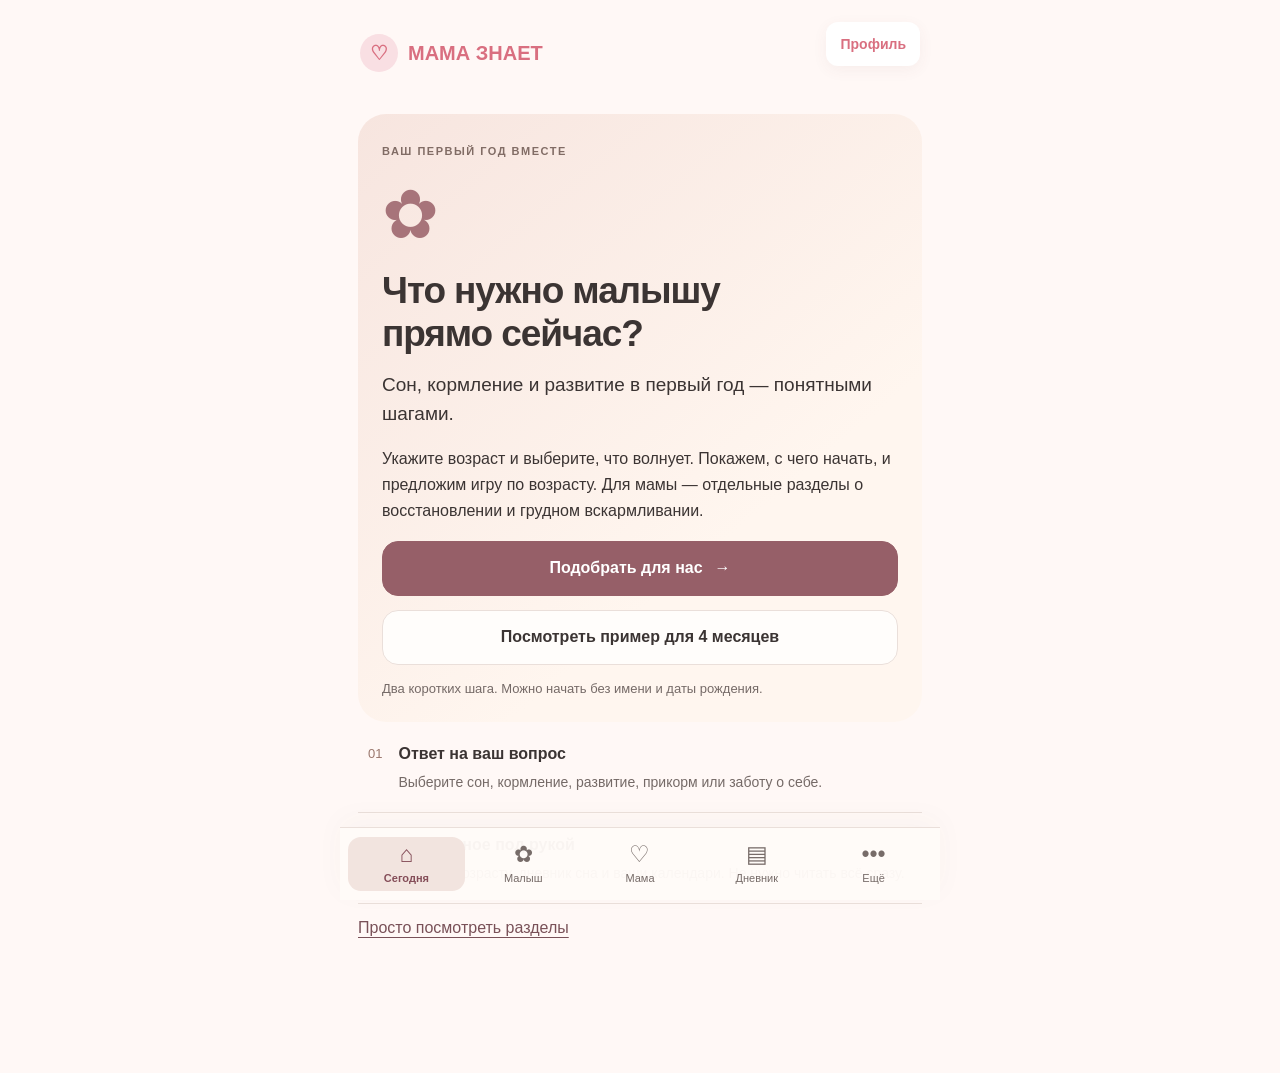
==== commit d3d30972: "Refresh first-use experience" ====
--- a/index.html
+++ b/index.html
@@ -76,14 +76,17 @@
 
 <!-- НАША ЛОГИКА -->
 
-<script src="complementary-v2.js?v=13"></script>
+<script src="complementary-v2.js?v=14"></script>
     <script src="health-v2.js?v=3"></script>
-    <script src="app.js?v=45"></script>
+    <script src="backup-core.js?v=1"></script>
+<script src="app.js?v=45"></script>
+<script src="profile-v2.js?v=1"></script>
+<link rel="stylesheet" href="profile-v2.css?v=1">
 <script src="development-v2.js?v=5"></script>
 <script src="sleep-v2.js?v=4"></script>
   <script src="feeding-media-v2.js?v=2"></script>  
 <script src="feeding-v2.js?v=8"></script>
-<script src="complementary-calendar.js?v=2"></script>
+<script src="complementary-calendar.js?v=4"></script>
 <script src="care-v2.js?v=2"></script>
 <script src="postpartum-v2.js?v=2"></script>
 <script src="cesarean-v2.js?v=2"></script>
@@ -91,18 +94,20 @@
 <script src="sleep-analyzer-v3.js?v=3"></script>
 <script src="sleep-development-plus.js?v=2"></script>
 <script src="development-v4-data.js?v=1"></script>
-<script src="development-v4.js?v=2"></script>
-<script src="vaccination-v2.js?v=1"></script>
+<script src="development-v4.js?v=3"></script>
+<script src="vaccination-v2.js?v=2"></script>
 <script src="exams-data.js?v=1"></script>
-<script src="exams-v2.js?v=1"></script>
+<script src="exams-v2.js?v=2"></script>
 <script src="growth-data.js?v=1"></script>
-<script src="growth-calendar.js?v=2"></script>
+<script src="growth-calendar.js?v=3"></script>
 <script src="motor-exercises.js?v=2"></script>
-<script src="today-v1.js?v=1"></script>
-<script src="sleep-diary.js?v=2"></script>
+<script src="today-v1.js?v=4"></script>
+<script src="sleep-diary.js?v=3"></script>
 <style>.journal-nap{display:grid;grid-template-columns:1fr 1fr;gap:12px;border:1px solid #e5d8d0;border-radius:16px;padding:15px;margin:15px 0}.journal-nap label{min-width:0}.journal-nap input,.journal-nap select{max-width:100%;min-width:0}.journal summary{cursor:pointer;font-weight:700;min-height:44px}.journal #journal-status{color:#506046}.journal #journal-errors{color:#962f3c}.journal .sd-box button{margin-right:8px;margin-top:8px}@media(max-width:360px){.journal-nap{grid-template-columns:1fr}}</style>
 <script src="favorites-v2.js?v=1"></script>
 <style>.fav-save{display:block!important;width:auto!important;font:inherit!important;font-size:14px!important;min-height:44px;margin:12px 0 18px!important;padding:10px 16px!important;border:1px solid #cfb7b8!important;border-radius:14px!important;background:#fff9f7!important;color:#804b56!important;cursor:pointer}.fav-save[aria-pressed=true]{background:#f0deda!important}.fav-card{display:flex;gap:8px;align-items:center;border:1px solid #eadfda;border-radius:18px;margin:12px 0;background:#fffdfb;padding:8px}.fav-open{flex:1;text-align:left;border:0;background:none;color:#3b3433;padding:12px;min-width:0}.fav-open small,.fav-open strong,.fav-open span{display:block}.fav-open small{font-size:12px;color:#776661;margin-bottom:7px}.fav-open strong{font-size:18px;line-height:1.4}.fav-open span{font-size:14px;margin-top:8px;color:#885963}.fav-remove{border:0;background:none;min-height:44px;color:#885963;padding:10px;font-size:13px!important}#fav-toast{position:fixed;bottom:100px;left:50%;transform:translateX(-50%);max-width:calc(100% - 32px);width:400px;background:#4e4241;color:white;padding:12px 16px;border-radius:14px;z-index:10000;font-size:14px;pointer-events:none}#fav-toast:empty{display:none}</style>
+<script src="backup-ui.js?v=2"></script>
+<link rel="stylesheet" href="backup.css?v=1">
 </body>
 </html>
 
@@ -119,3 +124,6 @@
 
 
 
+
+
+
--- a/profile-v2.css
+++ b/profile-v2.css
@@ -0,0 +1 @@
+.mp-page{max-width:680px;margin:auto}.mp-page label{display:block;margin:20px 0;font-weight:600}.mp-page input,.mp-page select{display:block;width:100%;box-sizing:border-box;margin-top:8px;padding:13px;border:1px solid #ddceca;border-radius:12px;font:inherit;background:#fffdfb;color:#3b3433;min-height:46px}.mp-page p,.mp-task p{line-height:1.6}.mp-page details{padding:16px;border:1px solid #eadeda;border-radius:16px}.mp-page summary{cursor:pointer;min-height:30px}.mp-task{padding:18px;background:#fffdfb;border:1px solid #eadeda;border-radius:18px;margin:16px 0}.mp-task small{color:#806864;font-size:12px}.mp-task h3{margin:10px 0;font-size:20px}.mp-task .mz-link{display:block;margin:12px 0 0}.mp-profile-link{padding:18px;margin:18px 0;background:#f4eee7;border-radius:16px}.mp-profile-link p{margin:8px 0}.mp-profile-link button,.mp-vaccine button{border:1px solid #cfb7b8;background:#fff9f7;color:#804b56;border-radius:12px;padding:12px;min-height:44px;font:inherit;cursor:pointer}.mp-vaccine{padding:14px;margin:12px 0;background:#f8f2ee;border-radius:12px}.mp-upcoming .mz-link{min-height:44px}.mp-page .mz-primary{margin-top:16px}.mp-page input[type=date]{min-width:0;max-width:100%}
--- a/backup.css
+++ b/backup.css
@@ -0,0 +1 @@
+.backup-page .mz-white{padding:22px;margin:20px 0}.backup-page button{min-height:44px}.backup-page label{display:block;margin:16px 0 8px}.backup-page input[type=file]{max-width:100%;font:inherit}.backup-preview{border-top:1px solid #e4d5d1;margin-top:22px;padding-top:12px}.backup-summary{display:grid;grid-template-columns:1fr 1fr;gap:10px;font-size:15px}.backup-summary dt{color:#74645d}.backup-summary dd{margin:0;overflow-wrap:anywhere}.backup-page .backup-consent{display:flex;align-items:flex-start;gap:10px;line-height:1.5}.backup-consent input{flex:none;margin-top:5px;width:20px;height:20px}.backup-page button:disabled{opacity:.45;cursor:not-allowed}.backup-page #backup-status{line-height:1.6;padding:12px 0;color:#665045}.backup-page .mz-secondary{margin-top:16px}.backup-page details{margin:18px 0}.backup-page summary{cursor:pointer;padding:12px 0}
